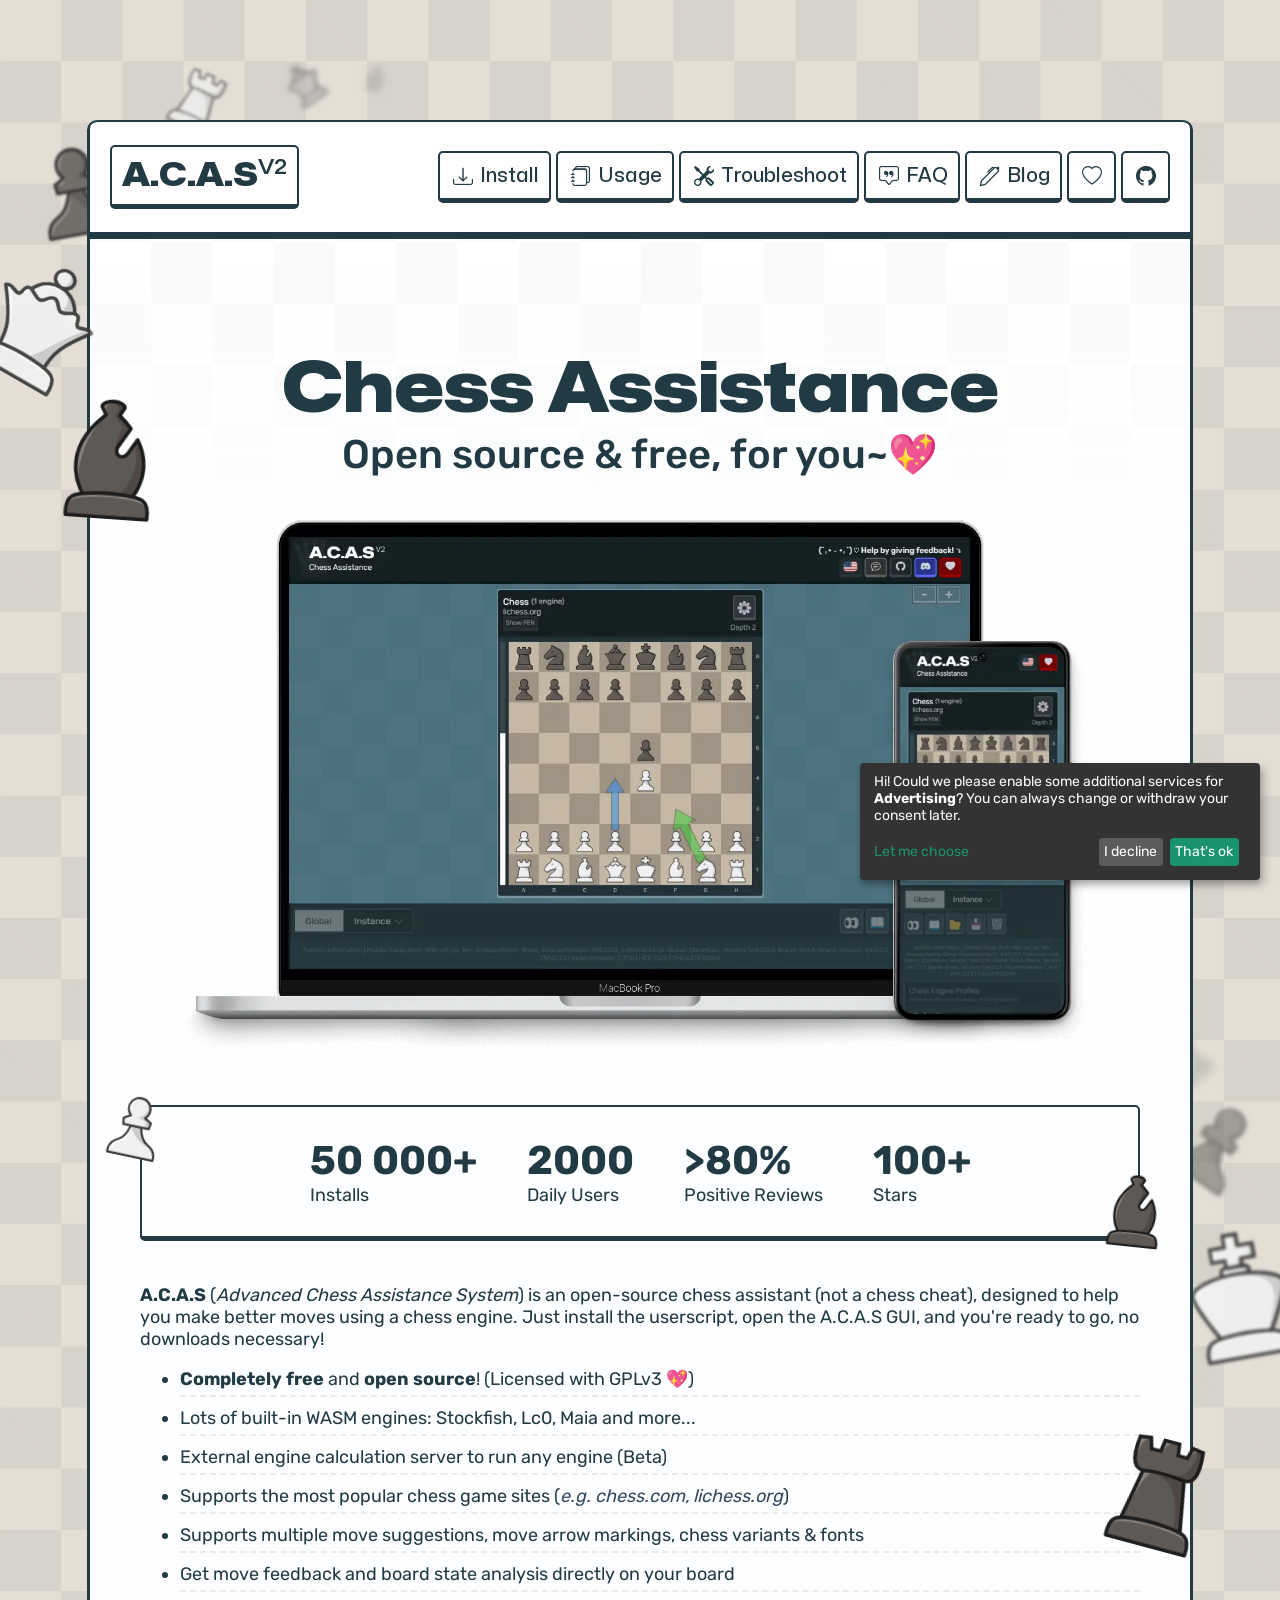
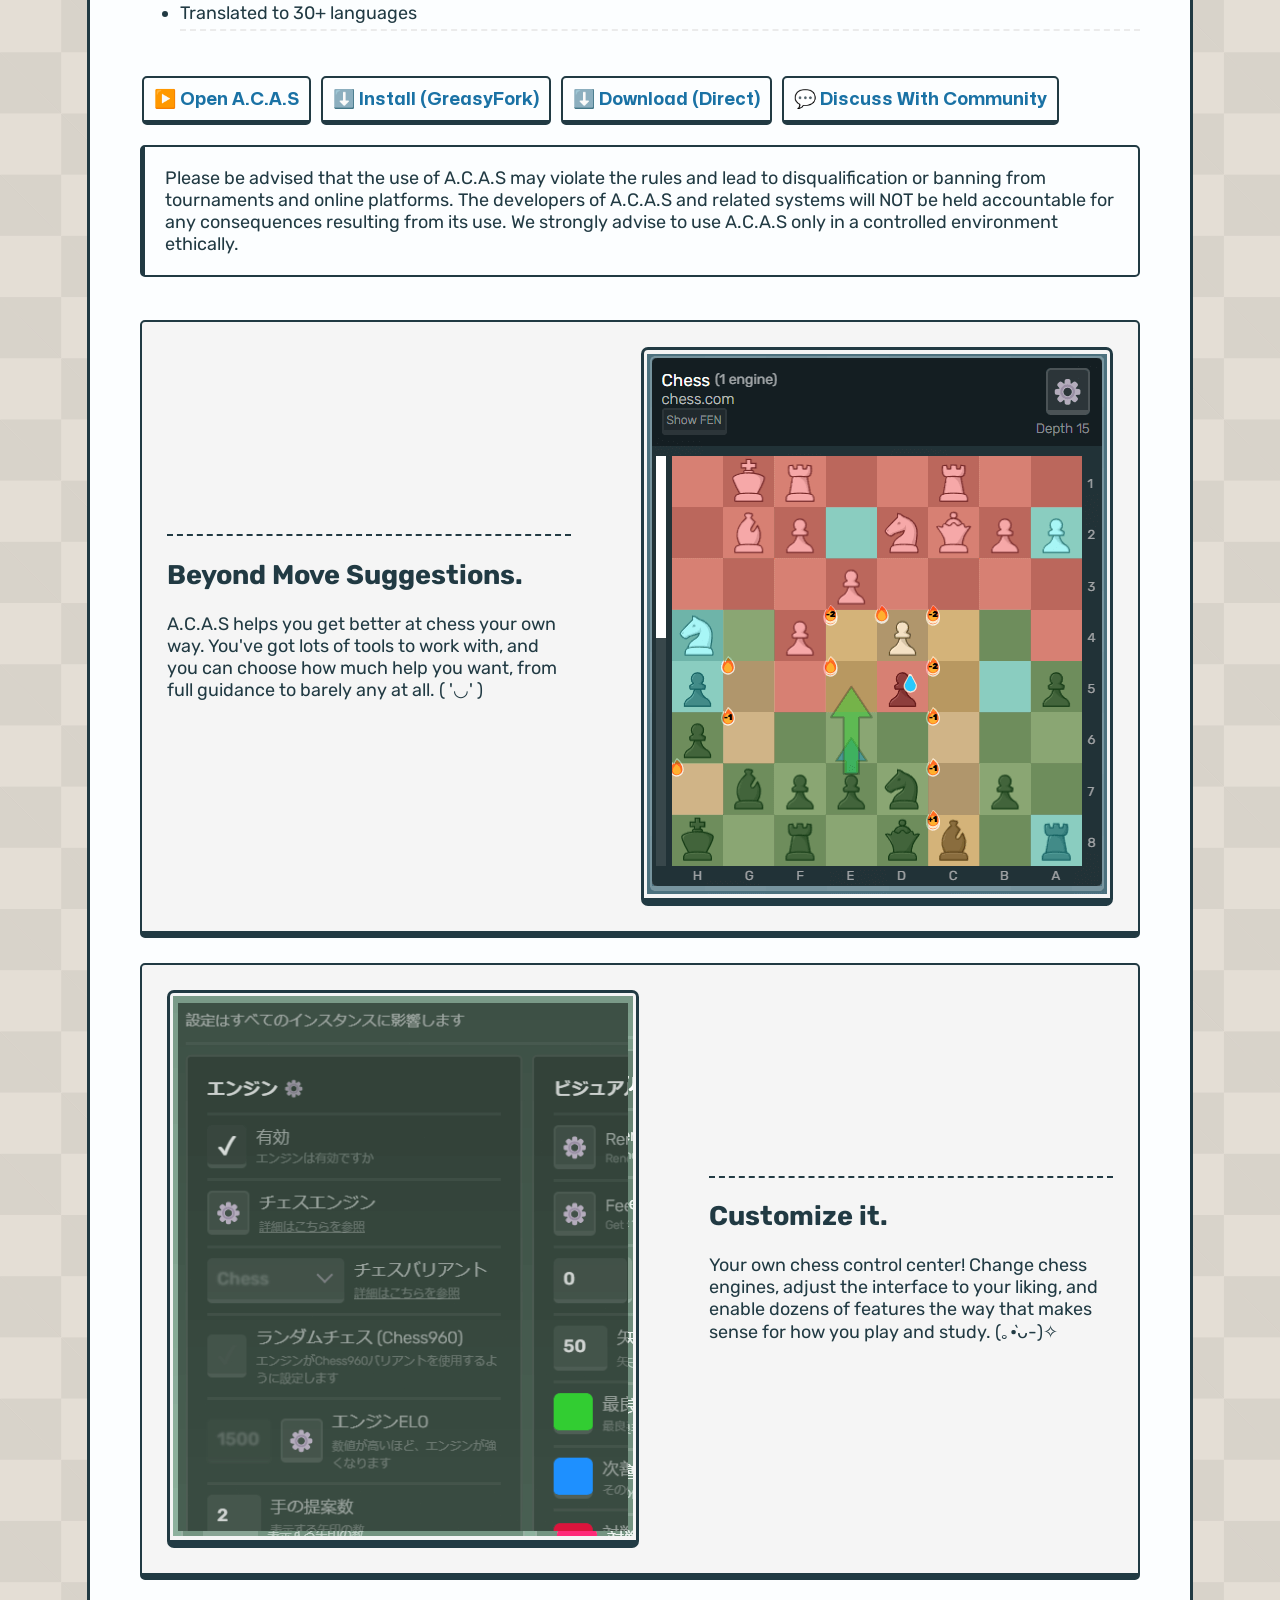
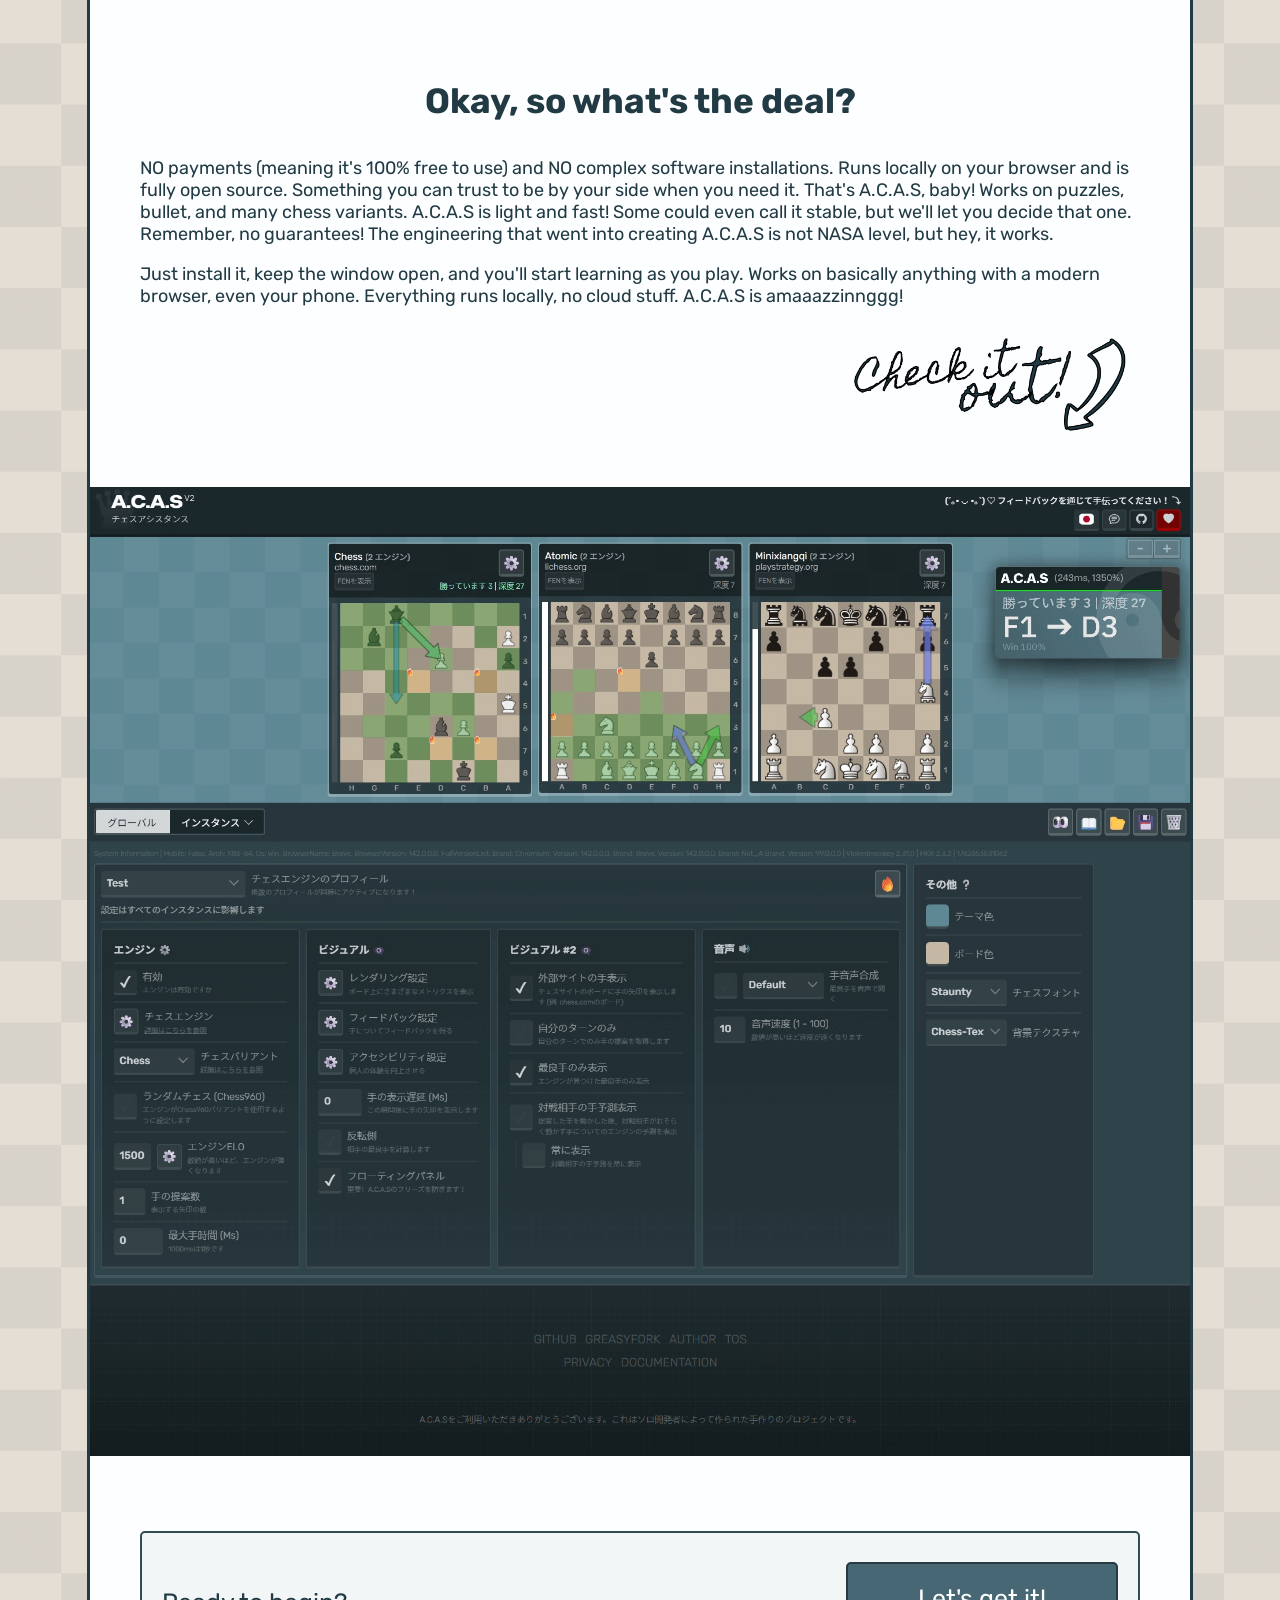
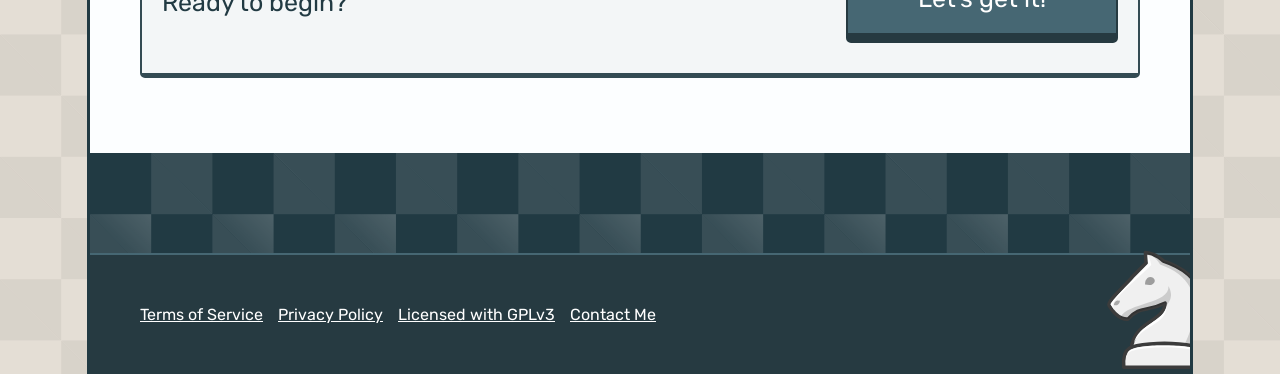
==== index.html @ cd8f99de "Initial commit" ====
<!DOCTYPE html>
<html>
<head>
    <title>A.C.A.S (Advanced Chess Assistance System)</title>
    <meta name="viewport" content="width=device-width, initial-scale=1.0">
    <meta charset="UTF-8">
    <meta name="description" content="A.C.A.S is a free, open‑source chess assistant and chess calculator. Get real‑time insights, chess analysis, and chess learning tools for Chess.com, Lichess, and more.">
    <meta name="keywords" content="chess assistance, gui, chess engine, chess calculator, chess analysis, chess learning, chess assistance, online chess tools, chess.com assistance, lichess.org assistance, pychess.org assistance">
    <meta property="og:title" content="A.C.A.S (Advanced Chess Assistance System)">
    <meta property="og:description" content="A.C.A.S is a free, open‑source chess assistant and chess calculator. Get real‑time insights, chess analysis, and chess learning tools for Chess.com, Lichess, and more.">
    <meta property="og:image" content="assets/images/mock.png">
    <link rel="preload" href="assets/fonts/Mona-Sans.woff2" as="font" type="font/woff2" crossorigin="anonymous">
    <link rel="preload" href="assets/fonts/Rubik.ttf" as="font" type="font/ttf" crossorigin="anonymous">
    <link rel="preload" href="assets/fonts/IBMPlexSans.ttf" as="font" type="font/ttf" crossorigin="anonymous">
    <link rel="preload" href="assets/images/mock.webp" as="image">
    <link rel="preconnect" href="https://www.googletagmanager.com">
    <link rel="preconnect" href="https://cdn.jsdelivr.net">
    <link rel="preconnect" href="https://pagead2.googlesyndication.com">
    <link rel="stylesheet" type="text/css" href="assets/css/home.css">
    <link rel="stylesheet" href="https://cdn.jsdelivr.net/npm/bootstrap-icons@1.10.5/font/bootstrap-icons.css"/>
    <link rel="icon" type="image/x-icon" href="favicon.ico">
    <link rel="canonical" href="https://psyyke.github.io">
    <meta property="og:type" content="website">
    <script type="text/javascript"src="assets/js/tag-manager.js"></script>
    <script async="" type="text/javascript" src="https://www.googletagmanager.com/gtm.js?id=GTM-5499BQ4B"></script>
    <script defer="" type="text/javascript" src="assets/libraries/klaro/config.js"></script>
    <script defer="" type="text/javascript" src="assets/libraries/klaro/klaro.js"></script>
    <script async="" src="https://pagead2.googlesyndication.com/pagead/js/adsbygoogle.js?client=ca-pub-7248123202489335" crossorigin="anonymous"></script>
</head>
<body>
    <noscript><iframe src="https://www.googletagmanager.com/ns.html?id=GTM-5499BQ4B" height="0" width="0" style="display:none;visibility:hidden"></iframe></noscript>
    <main>
        <header>
            <div><a href="" class="acas-logo-main fancy-btn">A.C.A.S<span>V2</span></a></div>
            <div>
                <a href="install/" aria-label="Install A.C.A.S" class="fancy-btn"><i class="bi bi-download"></i>Install</a>
                <a href="usage/" aria-label="How to use A.C.A.S" class="fancy-btn"><i class="bi bi-journals"></i>Usage</a>
                <a href="troubleshoot/" aria-label="Fixing A.C.A.S" class="fancy-btn"><i class="bi bi-tools"></i>Troubleshoot</a>
                <a href="faq/" aria-label="Frequently Asked Questions" class="fancy-btn"><i class="bi bi-chat-square-quote"></i>FAQ</a>
                <a href="blog/" aria-label="View A.C.A.S blog" class="fancy-btn"><i class="bi bi-pen"></i>Blog</a>
                <a href="contributing/" aria-label="Contribute to A.C.A.S" class="fancy-btn"><i class="bi bi-heart"></i></a>
                <a href="https://github.com/psyyke/A.C.A.S" target="_blank" class="github-corner fancy-btn" aria-label="View source on Github"><i class="bi bi-github"></i></a>
            </div>
        </header>
        <div class="content">
            <style>
            @keyframes floatyAnimation {
                0%   { transform: translateY(0) scale(1) rotate(var(--floaty-rotate, 0deg)); }
                15%  { transform: translateY(-10px) scale(1.03) rotate(var(--floaty-rotate, 2deg)); }
                60%  { transform: translateY(8px) scale(0.98) rotate(var(--floaty-rotate, -3deg)); }
                100% { transform: translateY(0) scale(1) rotate(var(--floaty-rotate, 0deg)); }
            }
            .floaty-piece {
                animation: floatyAnimation 5.5s ease-in-out infinite alternate; will-change: transform; position: absolute;
            }

            .floaty0 { --floaty-rotate: 7deg; animation-delay: 0.5s; transform: rotate(7deg); }

            .floaty2 { --floaty-rotate: 4deg; animation-delay: 0s; left: -100px; width: 240px; top: 100px; transform: rotate(4deg); }
            .floaty3 { --floaty-rotate: 30deg; animation-delay: 0.5s; left: -135px; width: 170px; top: 0; filter: blur(0.7px); opacity: 0.95; transform: rotate(30deg); z-index: 0; }
            .floaty6 { --floaty-rotate: -10deg; animation-delay: 1s; left: -80px; width: 130px; top: -120px; transform: rotate(-10deg); opacity: 0.85; filter: blur(1.2px); z-index: -1; }
            .floaty7 { --floaty-rotate: 25deg; animation-delay: 1.5s; left: 70px; width: 80px; top: -180px; transform: rotate(25deg); opacity: 0.7; filter: blur(1.8px); z-index: -1; }
            .floaty8 { --floaty-rotate: -35deg; animation-delay: 2s; left: 190px; width: 50px; top: -180px; transform: rotate(-35deg); opacity: 0.4; filter: blur(2.5px); z-index: -1; }
            .floaty9 { --floaty-rotate: 15deg; animation-delay: 2.5s; left: 270px; width: 30px; top: -175px; transform: rotate(15deg); opacity: 0.2; filter: blur(3px); z-index: -1; }

            .floaty5 { --floaty-rotate: 15deg; animation-delay: 0s; right: -120px; width: 300px; top: 1100px; transform: rotate(15deg); }
            .floaty1 { --floaty-rotate: -10deg; animation-delay: 0.5s; right: -150px; width: 200px; top: 960px; opacity: 0.95; filter: blur(1.5px); transform: rotate(-10deg); z-index: -1; }
            .floaty4 { --floaty-rotate: 35deg; animation-delay: 1.2s; right: -90px; width: 120px; top: 840px; filter: blur(2px); opacity: 0.5; transform: rotate(35deg); z-index: -1; }
            .floaty10 { --floaty-rotate: -40deg; animation-delay: 2s; right: -25px; width: 60px; top: 790px; filter: blur(4px) brightness(0.8); opacity: 0.5; transform: rotate(-40deg); z-index: -1; }
            </style>
            <img class="floaty-piece floaty-no-mobile floaty1" src="assets/images/pieces/staunty/wK.svg"/>
            <img class="floaty-piece floaty-no-mobile floaty2" src="assets/images/pieces/staunty/bB.svg">
            <img class="floaty-piece floaty-no-mobile floaty3" src="assets/images/pieces/staunty/wQ.svg"/>
            <img class="floaty-piece floaty-no-mobile floaty4" src="assets/images/pieces/staunty/bP.svg"/>
            <img class="floaty-piece floaty-no-mobile floaty5" src="assets/images/pieces/staunty/bR.svg">
            <img class="floaty-piece floaty-no-mobile floaty6" src="assets/images/pieces/staunty/bP.svg"/>
            <img class="floaty-piece floaty-no-mobile floaty7" src="assets/images/pieces/staunty/wR.svg"/>
            <img class="floaty-piece floaty-no-mobile floaty9" src="assets/images/pieces/staunty/bK.svg"/>
            <img class="floaty-piece floaty-no-mobile floaty8" src="assets/images/pieces/staunty/bQ.svg"/>
            <img class="floaty-piece floaty-no-mobile floaty8" src="assets/images/pieces/staunty/wQ.svg"/>
            <img class="floaty-piece floaty-no-mobile floaty10" src="assets/images/pieces/staunty/wR.svg"/>
             <!-- PAGE CONTENT -->
            <article class="markdown-section" id="main">
                <section class="main-first-section">
                    <h1 class="large-intro"><span>Chess</span> Assistance</h1>
                    <div class="large-intro-mobile">A.C.A.S</div>
                    <h2 class="large-intro-desc">Open source & free, for you~💖</h2>
                    <img class="mock-img" src="assets/images/mock.webp" alt="A mockup image of the A.C.A.S software.">
                </section>
                <section class="stats-container bordered">
                    <img style="left: -50px;width: 90px;top: -30px;transform: rotate(12deg);" class="floaty-piece" src="assets/images/pieces/staunty/wP.svg"/>
                    <div>
                        <div><h2>50 000+</h2><span>Installs</span></div>
                        <div><h2>2000</h2><span>Daily Users</span></div>
                        <div><h2>&gt;80%</h2><span>Positive Reviews</span></div>
                        <div><h2>100+</h2><span>Stars</span></div>
                    </div>
                    <img style="right: -42px;width: 90px;bottom: -20px;transform: rotate(6deg);" class="floaty-piece floaty0" src="assets/images/pieces/staunty/bB.svg"/>
                </section>
                <section>
                    <p><b>A.C.A.S</b> (<i>Advanced Chess Assistance System</i>) is an open-source chess assistant (not a chess cheat), designed to help you make better moves using a chess engine. Just install the userscript, open the A.C.A.S GUI, and you're ready to go, no downloads necessary!</p>
                    <ul>
                        <li><strong>Completely free</strong> and <strong>open source</strong>! (Licensed with GPLv3 💖)</li>
                        <li>Lots of built-in WASM engines: Stockfish, Lc0, Maia and more...</li>
                        <li>External engine calculation server to run any engine (Beta)</li>
                        <li>Supports the most popular chess game sites (<em>e.g. chess.com, lichess.org</em>)</li>
                        <li>Supports multiple move suggestions, move arrow markings, chess variants &amp; fonts</li>
                        <li>Get move feedback and board state analysis directly on your board</li>
                        <li>Translated to 30+ languages</li>
                    </ul>
                </section>
                <section>
                    <table>
                        <thead>
                            <tr>
                                <th class="bordered tweaking"><a href="app/">▶️ Open A.C.A.S</a></th>
                                <th class="bordered fancy-btn"><a href="https://greasyfork.org/en/scripts/459137-a-c-a-s-advanced-chess-assistance-system" target="_blank" rel="noopener">⬇️ Install (GreasyFork)</a></th>
                                <th class="bordered fancy-btn"><a href="acas.user.js">⬇️ Download (Direct)</a></th>
                                <th class="bordered fancy-btn"><a href="https://github.com/Psyyke/A.C.A.S/issues" target="_blank" rel="noopener">💬 Discuss With Community</a></th>
                            </tr>
                        </thead>
                    </table>
                    <p class="tip">Please be advised that the use of A.C.A.S may violate the rules and lead to disqualification or banning from tournaments and online platforms. The developers of A.C.A.S and related systems will NOT be held accountable for any consequences resulting from its use. We strongly advise to use A.C.A.S only in a controlled environment ethically.</p>
                </section>
                <section>
                    <div class="showcase">
                        <div>
                            <h2>Beyond Move Suggestions.</h2>
                            <p>A.C.A.S helps you get better at chess your own way. You've got lots of tools to work with, and you can choose how much help you want, from full guidance to barely any at all. ( '◡' )</p>
                        </div>
                        <img loading="lazy" src="assets/images/homeshowcase.png" alt="A.C.A.S can render stuff right on the chessboard."/>
                    </div>
                </section>
                <section>
                    <div class="showcase showcase-2">
                        <img loading="lazy" src="assets/images/homeshowcase2.png" alt="Settings for changing the engine and such. A.C.A.S offers great customization."/>
                        <div>
                            <h2>Customize it.</h2>
                            <p>Your own chess control center! Change chess engines, adjust the interface to your liking, and enable dozens of features the way that makes sense for how you play and study. (｡•̀ᴗ-)✧</p>
                        </div>
                    </div>
                </section>
                <section>
                    <h2 id="hindsight-is-overrated">Okay, so what's the deal?</h2>
                    <p>NO payments (meaning it's 100% free to use) and NO complex software installations. Runs locally on your browser and is fully open source. Something you can trust to be by your side when you need it. That's A.C.A.S, baby! Works on puzzles, bullet, and many chess variants. A.C.A.S is light and fast! Some could even call it stable, but we'll let you decide that one. Remember, no guarantees! The engineering that went into creating A.C.A.S is not NASA level, but hey, it works.</p>
                    <p>Just install it, keep the window open, and you'll start learning as you play. Works on basically anything with a modern browser, even your phone. Everything runs locally, no cloud stuff. A.C.A.S is amaaazzinnggg!</p>
                    <div class="checkitout-container"><img src="assets/images/checkit.png" alt="Check it out" style="width:300px;height:112.3px;" loading="lazy"></div>
                </section>                  
                <section>
                </section>
                <img src="assets/images/full.png" alt="A.C.A.S full showcase" style="width:100%;display:block;max-width: 100%;border-radius:0;min-height:700px;object-fit: cover;" loading="lazy">
                <section>
                    <p class="install-suggestion">Ready to begin? <a href="install/" class="install-button fancy-btn">Let's get it!</a></p>
                </section>
            </article>
            <!-- PAGE CONTENT ENDS -->
        </div>
        <footer>
            <img style="right: -70px;bottom: -35px;width: 200px;" class="floaty-piece floaty-footer" src="assets/images/pieces/staunty/wN.svg"/>
            <section><a href="tos/">Terms of Service</a><a href="privacy/">Privacy Policy</a><a href="https://www.gnu.org/licenses/gpl-3.0.en.html">Licensed with GPLv3</a><a href="https://github.com/Hakorr">Contact Me</a></section>
        </footer>
    </main>
    <script async="" src="assets/js/site-additional-content.js"></script>
    <script async="" src="https://pagead2.googlesyndication.com/pagead/js/adsbygoogle.js?client=ca-pub-7248123202489335" crossorigin="anonymous"></script>
</body>
</html>
---- assets/css/home.css ----
@font-face {
	font-family: "Mona Sans";
	src: url("../../assets/fonts/Mona-Sans.woff2") format("woff2 supports variations"), url("../../assets/fonts/Mona-Sans.woff2") format("woff2-variations");
	font-weight: 200 900;
	font-stretch: 75% 125%;
	unicode-range: U+0000-00FF, U+0100-024F;
}
@font-face {
    font-family: "Rubik";
    src: url("../../assets/fonts/Rubik.ttf") format("truetype");
    font-weight: 200 900;
    font-stretch: 75% 125%;
	unicode-range: U+0000-00FF, U+0100-024F;
}
@font-face {
    font-family: "IBM Plex Sans";
    src: url("../../assets/fonts/IBMPlexSans.ttf") format("truetype");
    font-weight: 200 900;
    font-stretch: 75% 125%;
}
html {
    overflow-x: hidden;
}
body {
	font-family: "Rubik", "IBM Plex Sans", "Mona Sans", sans-serif;
    margin: 0;
    color: #213a43;
    background-color: white;
    display: flex;
    align-content: center;
    justify-content: center;
    flex-direction: column;
    align-items: center;
}
#wrapper {
    margin: 125px 25px 125px 25px;
    display: flex;
    flex-direction: column;
    max-width: 600px;
}
#wiki-wrapper {
    margin: 125px 25px 0px 25px;
    display: flex;
    flex-direction: column;
    align-items: center;
}
.big-title {
    font-size: 35px;
    font-weight: 800;
    font-stretch: ultra-expanded;
    align-self: center;
    text-align: center;
    text-transform: uppercase;
    margin-bottom: 30px;
}
.small-paragraph {
    font-size: 15px;
    font-weight: 400;
    margin: 10px 0 10px 0;
}
.paragraph {
    font-size: 20px;
    font-weight: 400;
    margin: 10px 0 10px 0;
    max-width: 1000px;
}
.center-text {
    text-align: center;
}
.greyed {
    color: #bababa;
}
.slim {
    font-weight: 300;
}
.extra-slim {
    font-weight: 200;
}
.gradient-text {
    text-shadow: 0px 3px 0px #213a43;
}
#product-container {
	display: none;
    padding: 20px;
    background-color: #f1f1f1;
    border: 1px solid grey;
    border-radius: 5px;
    margin-top: 20px;
    margin-bottom: 20px;
}
.product {
    display: flex;
    flex-direction: column;
    gap: 10px;
    border-radius: 5px;
    border: 1px solid #213a43;
    margin-bottom: 25px;
    padding: 10px;
    background-color: #ffffff;
    border-bottom-width: 5px;
    border-right-width: 3px;
    color: #213a43;
}
.product .container {
    display: flex;
    flex-direction: row;
    gap: 25px;
}
.product .right {
    display: flex;
    flex-direction: column;
    gap: 10px;
}
.product .image {
    border-radius: 5px;
    border: 3px solid #213a43;
    border-bottom-width: 6px;
    border-right-width: 4px;
}
.product .title {
    font-size: 20px;
    font-weight: 700;
    font-stretch: ultra-expanded;
    padding: 15px;
    border-bottom: 3px solid;
    display: flex;
    flex-direction: row;
    flex-wrap: wrap;
    gap: 3px;
}
.product .description {
    font-weight: 600;
    font-style: italic;
}
.product .action-btn {
    background-color: white;
    width: fit-content;
    padding: 10px;
    border-radius: 5px;
    font-weight: 800;
    font-stretch: extra-expanded;
    text-decoration: none;
    color: #213a43;
    border: 2px solid #213a43;
    border-bottom-width: 5px;
    border-right-width: 3px;
}
.product .disclaimer {
	border-left: 2px solid #693f42;
    padding-left: 10px;
    color: #3b2527;
    padding: 10px;
    font-weight: 400;
}
.product .discount {
    color: #d95864;
    text-shadow: 0px 2px 0px #751414;
}
.product .originalPrice {
	text-decoration: line-through;
    font-weight: 300;
}
.product .price {
	font-weight: 600;
}

.get-deal-btn {
    background-color: white;
    height: fit-content;
    font-size: 20px;
    padding: 10px;
    border-radius: 5px;
    text-decoration: none;
    color: #ffffff;
    font-weight: 700;
    border: 2px solid rgb(66 127 59);
    border-bottom-width: 5px;
    margin-top: 10px;
    margin-bottom: 20px;
    background-color: #2799209e;
    display: flex;
    justify-content: center;
}

#wiki-section {
    margin: 20px;
    text-align: center;
}
.animation-container {
    display: flex;
    justify-content: center;
    align-items: center;
    width: 90vw;
    height: 100%;
    max-width: 1200px;
    overflow: hidden;
}
#lottie-animation {
    height: 600px;
}
.data-transfer {
    margin-top: 20px;
    font-size: 18px;
    opacity: 0;
    animation: fadeIn 1s forwards;
}
@keyframes fadeIn {
    to {
        opacity: 1;
    }
}
.tweaking {
    animation: tweak 3s infinite ease-in-out;
}
@keyframes tweak {
    0%   { transform: rotate(0deg) scale(1); }
    5%   { transform: rotate(-2deg) scale(1.02); }
    10%  { transform: rotate(3deg) scale(1.03); }
    15%  { transform: rotate(-1deg) scale(1.02); background-color: rgba(179, 227, 255, 0.25); }
    20%  { transform: rotate(1deg) scale(1.01); }
    25%  { transform: rotate(0deg) scale(1); }
    100% { transform: rotate(0deg) scale(1); } 
}
.markdown-section-sub {
    padding: 50px 100px 50px 100px !important;
}
.markdown-section blockquote, .markdown-section code {
    color: #4f6881;
}
.markdown-section a {
    color: rgb(26 114 165);
}
.markdown-section em {
    color: #34495e;
}
.tip {
    border-left: 5px solid #213a43;
    padding-left: 10px;
    padding: 20px;
    border-radius: 5px;
    border: 2px solid #213a43;
    border-left: 5px solid #213a43;
}
.tip.warning {
    border-color: darkred;
    color: darkred;
    background-color: rgb(255 0 0 / 2%);
}
h1 {
    padding: 20px;
    font-stretch: expanded;
    align-items: flex-start;
    font-stretch: ultra-expanded;
    font-weight: 900;
    font-family: "Mona Sans";
    font-size: 35px;
    margin: 0;
    margin-bottom: 10px;
    padding-left: 0;
}
h1 span {
    align-items: flex-start;
    font-stretch: ultra-expanded;
    font-weight: 800;
    font-family: "Mona Sans";
}
img {
    border-radius: 7px;
    max-width: 99%;
    object-fit: scale-down;
    object-position: center;
}
.bi {
    width: 25px;
    height: 25px;
    display: flex;
    justify-content: center;
    align-items: center;
}
.sidebar-toggle {
    width: 75px !important;
    height: 75px;
    display: flex;
    justify-content: center;
    background-color: rgb(255 255 255 / 90%);
    align-items: center;
    border-radius: 0 25px 0 0;
    padding: 0;
}
.sidebar-toggle span {
    margin-bottom: 4px;
    border-radius: 20px;
    width: 30px;
    height: 3px;
}
.sidebar ul li a {
    align-items: flex-start;
    font-stretch: ultra-expanded;
    font-family: "Mona Sans";
    font-size: 20px;
}
.sidebar ul li.active>a {
    font-weight: 900;
    background-color: #213a4303;
}
.anchor span {
    color: var(--theme-color);
}
a {
    color: var(--theme-color);
}
.search {
    margin-bottom: 0px !important;
}
input {
    align-items: flex-start;
    font-stretch: ultra-expanded;
    font-family: "Mona Sans";
    font-size: 15px;
}
main {
    font-size: 16px;
    max-width: 1100px;
    font-size: 18px;
    width: 100%;
    border-left: 7px solid var(--theme-color);
    background-color: #ffffff;
    background-image:
      linear-gradient(45deg, rgba(0, 0, 0, 0.02) 25%, transparent 25%, transparent 75%, rgba(0, 0, 0, 0.02) 75%, rgba(0, 0, 0, 0.02)),
      linear-gradient(45deg, rgba(0, 0, 0, 0.02) 25%, transparent 25%, transparent 75%, rgba(0, 0, 0, 0.02) 75%, rgba(0, 0, 0, 0.02));
    background-size: 122.4px 122.4px;
    background-position: 0 0, 61.2px 61.2px;
    margin-top: 120px;
    border-radius: 10px 10px 0 0;
}
body {
    background-color: #c5b8a575;
    background-image: linear-gradient(45deg, rgba(0, 0, 0, 0.05) 25%, transparent 25%, transparent 75%, rgba(0, 0, 0, 0.05) 75%, rgba(0, 0, 0, 0.05)), linear-gradient(45deg, rgba(0, 0, 0, 0.05) 25%, transparent 25%, transparent 75%, rgba(0, 0, 0, 0.05) 75%, rgba(0, 0, 0, 0.05));
    background-size: 122.4px 122.4px;
    background-position: 0 0, 61.2px 61.2px;
}
.markdown-section {
    background: linear-gradient(to bottom, transparent 20px, #fcfeff 300px);
}
.markdown-section section {
    margin: 0 50px;
}
.markdown-section section:first-of-type {
    margin: 70px 50px 0;
}
.markdown-section section:last-of-type {
    padding-bottom: 50px;
}
.sidebar ul li.active>a {
    border-right: 3px solid;
}
ins.adsbygoogle[data-ad-status="unfilled"] {
    display: none !important;
}
main {
    border-left: 3px solid #213a43;
    border-right: 3px solid #213a43;
}
.acas-logo-main {
    font-size: 32px;
    display: flex;
    font-weight: 900;
    font-stretch: expanded;
    font-family: "Mona Sans";
    text-decoration: none;
}
.acas-logo-main span {
    font-size: 0.6em;
    font-weight: 600;
}
.fancy-btn:hover {
    background-color: rgb(0 0 0 / 5%);
}
.fancy-btn:active {
    border: 2px solid black;
    transform: translateY(3px);
}
header {
    background-color: #ffffff;
    color: #213a43;
    padding: 20px;
    border-bottom: 7px solid #213a43;
    border-top: 2px solid #213a43;
    display: flex;
    flex-direction: row;
    justify-content: space-between;
    align-items: center;
    height: 70px;
    border-radius: 8px 8px 0 0;
}
.large-intro {
    font-size: 70px;
    font-weight: 900;
    font-stretch: ultra-expanded;
    text-align: center;
    align-items: center;
    padding: 40px;
    color: #213a43;
    margin-bottom: 0;
    padding-bottom: 0;
}
.large-intro-mobile {
    font-size: 20vw;
    font-weight: 900;
    font-stretch: expanded;
    color: #213a43;
    text-align: center;
    display: flex;
    flex-direction: column;
    align-items: center;
    margin-bottom: 30px;
    margin-bottom: 0;
    font-family: 'Mona Sans';
    display: none;
    position: relative;
    margin-top: 60px;
}
.large-intro-mobile::after {
    content: '';
    position: absolute;
    top: 0;
    left: -75%;
    width: 50%;
    height: 100%;
    background: linear-gradient(
        120deg,
        rgba(255, 255, 255, 0) 0%,
        rgba(255, 255, 255, 0.6) 50%,
        rgba(255, 255, 255, 0) 100%
    );
    transform: skewX(-20deg);
    animation: glareMove 3s infinite;
}
@keyframes glareMove {
    0% {
        left: -75%;
    }
    100% {
        left: 125%;
    }
}
.large-intro-desc {
    font-size: 40px;
    font-weight: 500;
    font-stretch: normal;
    text-align: center;
    font-family: "Rubik";
    margin-top: 0;
    padding-top: 0;
    font-stretch: ultra-expanded;
}
.large-intro span {
    font-weight: 900;
}
header a {
    font-size: 20px;
    padding: 10px;
    border-radius: 5px;
    border: 2px solid #213a43;
    border-bottom-width: 5px;
    text-decoration: none;
}
.bordered {
    border: 2px solid #213a43;
    border-bottom-width: 5px;
    border-radius: 5px;
    padding: 10px;
}
.stats-container {
    padding: 30px;
    display: flex;
    justify-content: center;
    position: relative;
}
.stats-container div {
    display: flex;
    width: fit-content;
    height: fit-content;
    flex-direction: row;
    flex-wrap: wrap;
    align-items: center;
    gap: 50px;
    justify-content: space-around;
}
.stats-container div div {
    display: flex;
    align-items: flex-start;
    flex-direction: column;
    gap: 0;
}
.stats-container h2 {
    font-size: 40px;
    margin: 0;
}
footer {
    background-color: #213a43;
    padding: 30px 0 0;
    font-size: 30px;
    color: white;
    display: flex;
    justify-content: center;
    background-image: linear-gradient(45deg, rgb(255 255 255 / 10%) 25%, transparent 25%, transparent 75%, rgb(255 255 255 / 10%) 75%, rgb(255 255 255 / 10%)), linear-gradient(45deg, rgb(255 255 255 / 10%) 25%, transparent 25%, transparent 75%, rgb(255 255 255 / 10%) 75%, rgb(255 255 255 / 20%));
    background-size: 122.4px 122.4px;
    background-position: 0 0, 61.2px 61.2px;
    position: relative;
    overflow-x: hidden;
    overflow-y: hidden;
    padding-top: 100px;
}
dt {
    border-bottom: 1px solid grey;
}
dd {
    margin-bottom: 20px;
    border-left: 1px solid grey;
    padding-left: 10px;
}
footer section {
    background-color: #263a41;
    width: 100%;
    height: 100%;
    padding: 50px;
    border-top: 2px solid #466773;
    font-size: 16px;
    display: flex;
    gap: 15px;
    flex-wrap: wrap;
}
header a:has(.bi) {
    display: flex;
    gap: 5px;
    width: fit-content;
    align-items: center;
    justify-content: center;
    font-family: "Mona Sans";
    font-weight: 500;
}
header div:nth-of-type(2) {
    display: flex;
    gap: 5px;
}
th a {
    text-decoration: none;
}
tr {
    display: flex;
    gap: 10px;
    font-family: "Mona Sans";
}
article {
    display: flex;
    flex-direction: column;
    gap: 25px;
    position: relative;
}
.content {
    position: relative;
}
.floaty-piece {
    width: 80px;
    position: absolute;
    z-index: 2;
    pointer-events: none;
}
.showcase {
    display: flex;
    gap: 70px;
    align-items: center;
    background-color: #f5f5f5;
    padding: 25px;
    border: 2px solid;
    border-radius: 5px;
    border-bottom-width: 7px;
}
.showcase div:first-of-type {
    width: 100%;
    border-top: 2px dashed #213a43;
}
.showcase img {
    border: 3px solid #213a43;
    border-bottom-width: 8px;
    min-width: 466px;
    min-height: 500px;
}
.install-suggestion {
    font-size: 25px;
    background-color: #213a430a;
    margin: 50px 0 25px;
    padding: 20px;
    display: flex;
    gap: 10px;
    border: 2px solid #334b53;
    border-bottom: 5px solid #334b53;
    justify-content: space-between;
    border-radius: 5px;
    align-items: center;
    flex-wrap: wrap;
    min-height: 100px;
}
.install-button {
    background-color: rgb(70 103 115) !important;
    color: white !important;
    text-decoration: none;
    border-radius: 5px;
    padding: 20px 70px;
    border: 2px solid rgb(38 58 65);
    border-bottom: 10px solid rgb(38 58 65);
}
.mock-img {
    min-width: 490px;
    min-height: 490px;
}
li {
    margin-bottom: 10px;
    border-bottom: 2px dashed #cacaca;
    padding-bottom: 5px;
}
ul li {
    border-bottom: 2px dashed #ebebeb;
}
ul {
    margin-top: 10px;
}
.img-container {
    width: 100%;
    height: 150px;
    display: flex;
    align-items: center;
}
.markdown-section-sub section h3 {
    margin-top: 50px;
}
.markdown-section-sub section h2 {
    margin-top: 80px;
    border-bottom: 2px solid #dfdfdf;
    padding: 15px 0;
}
.blog-post h2 {
    margin-top: 0 !important;
}
@media (max-width: 920px) {
    header {
        flex-direction: row;
        justify-content: space-between;
        align-items: center;
        gap: 20px;
        overflow-x: auto;
    }
    .showcase {
        flex-direction: column;
        gap: 10px;
    }
    .showcase-2 {
        flex-direction: column-reverse;
    }
}
@media (max-width: 768px), (hover: none) and (pointer: coarse) {
    main {
        margin-top: 0px !important;
    }
    header {
        flex-direction: row;
        justify-content: space-between;
        align-items: center;
        gap: 20px;
        overflow-x: auto;
        border-radius: 0;
    }
    footer section {
        display: flex;
        justify-content: center;
        align-items: center;
        font-size: 16px;
    }
    .markdown-section section:first-of-type {
        margin: 10px 20px 0;
    }
    .markdown-section section:nth-of-type(2) {
        margin: 50px 20px 0;
    }
    .main-first-section {
        display: flex;
        flex-direction: column;
        align-items: center;
    }
    .floaty-footer {
        display: none;
    }
    .markdown-section blockquote {
        margin: 0;
    }
    #lottie-animation {
        display: none;
    }
    .large-intro {
        display: none;
    }
    .large-intro-mobile {
        display: block;
    }
    .large-intro-desc {
        font-size: 8vw;
        max-width: 80vw;
        text-align: center;
    }
    h1 {
        border-bottom: unset;
    }
    .markdown-section {
        border-left: 0px !important;
    }
    .markdown-section section {
        margin: 0 20px;
    }
    html, body {
        overflow-x: hidden;
        width: 100%;
    }
    body {
        background-image: unset;
        background-color: #ffffff;
    }
    table {
        width: 100%;
    }
    tr {
        display: flex;
        flex-direction: column;
        gap: 20px;
    }
    .floaty-no-mobile {
        display: none;    
    }
    .mock-img {
        min-width: 100vw;
        min-height: 50%;
    }
    .showcase img {
        min-width: 200px;
        min-height: 200px;
    }
    .acas-logo-main {
        font-size: 24px;
    }
    header a {
        font-size: 20px;
        font-weight: 500;
    }
    header {
        padding: 20px 20px 2px 20px;
    }
    header a:has(.bi) {
        height: fit-content;
    }
    .floaty-mobile-fix {
        left: -110px !important;
        top: 20px !important;
    }
    .floaty-subpage {
        display: none;
    }
    .markdown-section-sub {
        padding: 0 !important;
    }
    .install-suggestion {
        flex-direction: column;
        min-height: 140px;
    }
}
#hindsight-is-overrated {
    font-size: 35px;
    margin: 75px 0 35px;
    text-align: center;
}
.checkitout-container {
    display: flex;
    justify-content: flex-end;
}
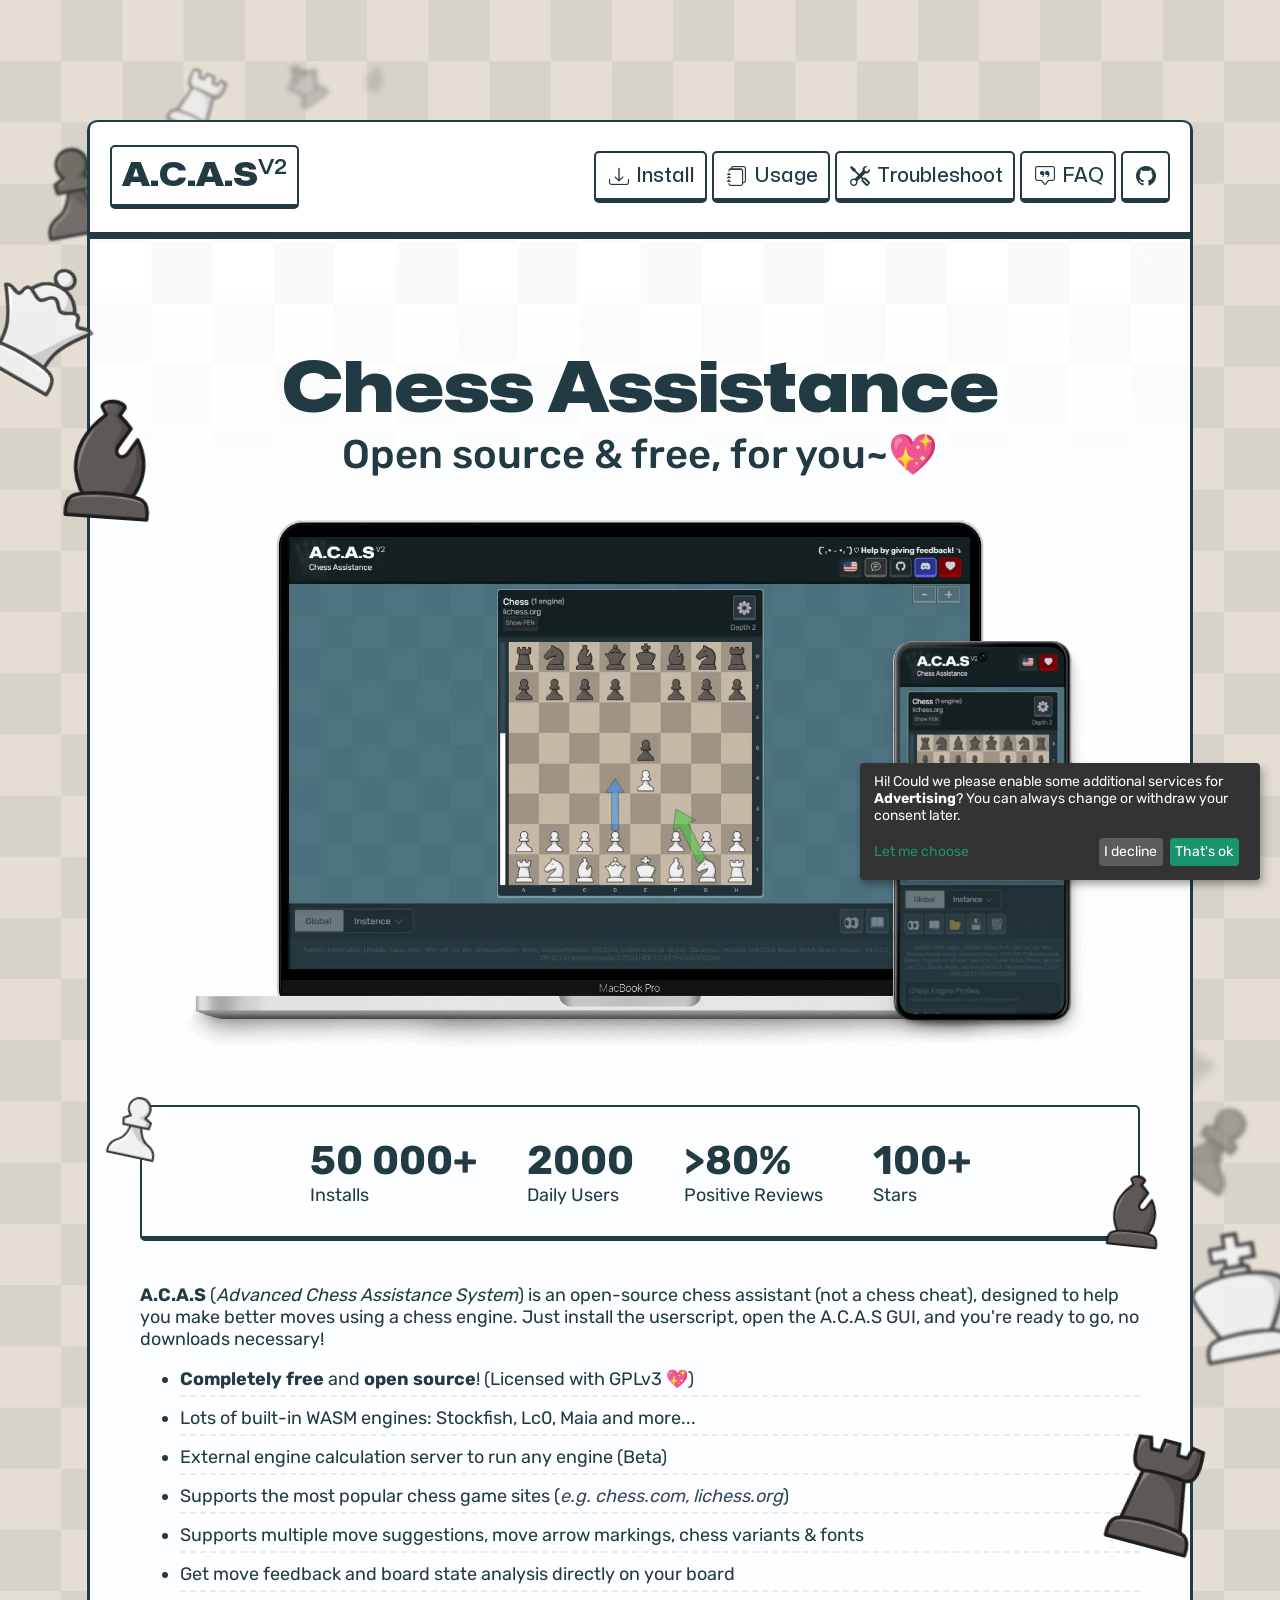
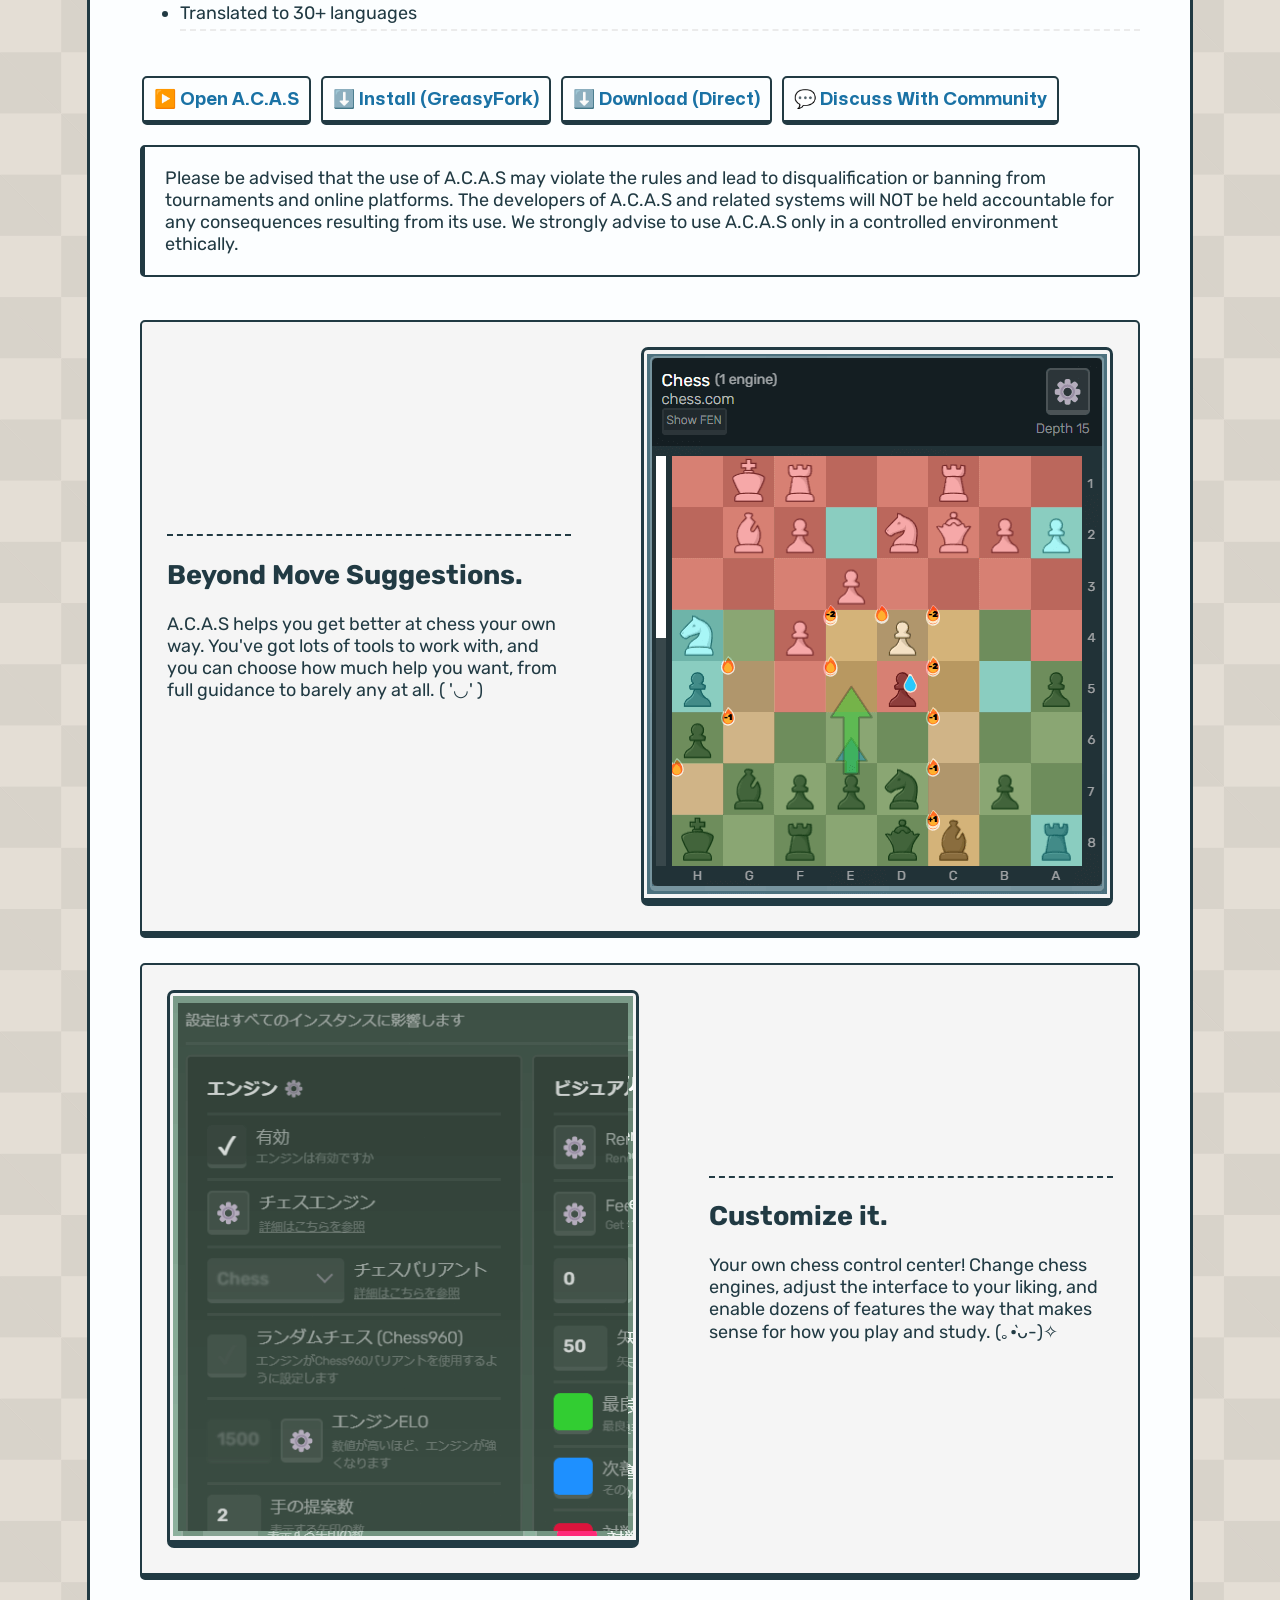
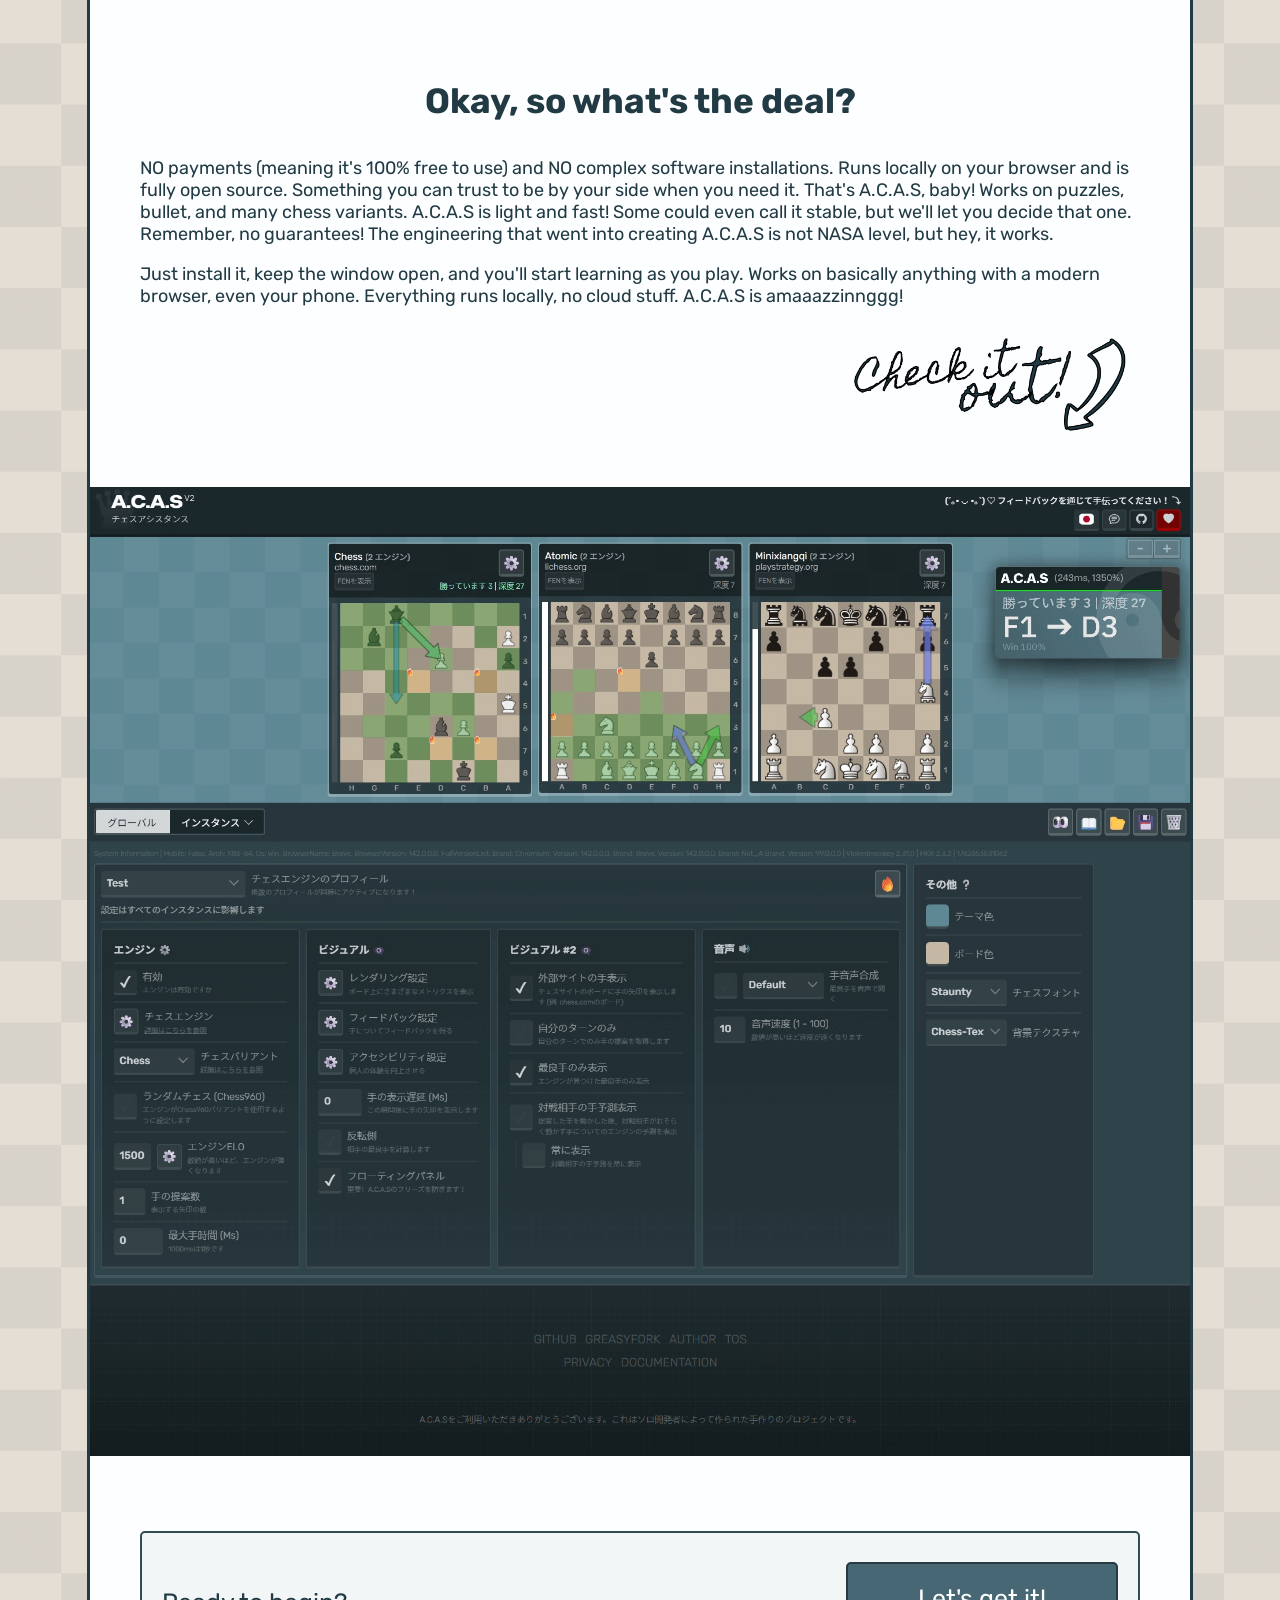
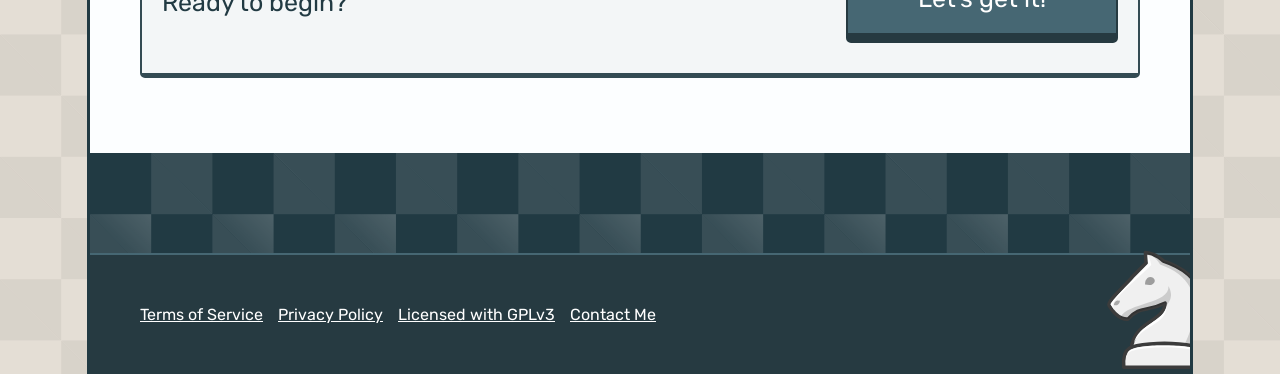
==== commit 207d575a: "style: swap import/export icons, add close cross, replace Psyyke references with quantavil, and dele" ====
--- a/index.html
+++ b/index.html
@@ -19,7 +19,7 @@
     <link rel="stylesheet" type="text/css" href="assets/css/home.css">
     <link rel="stylesheet" href="https://cdn.jsdelivr.net/npm/bootstrap-icons@1.10.5/font/bootstrap-icons.css"/>
     <link rel="icon" type="image/x-icon" href="favicon.ico">
-    <link rel="canonical" href="https://psyyke.github.io">
+    <link rel="canonical" href="https://quantavil.github.io">
     <meta property="og:type" content="website">
     <script type="text/javascript"src="assets/js/tag-manager.js"></script>
     <script async="" type="text/javascript" src="https://www.googletagmanager.com/gtm.js?id=GTM-5499BQ4B"></script>
@@ -37,9 +37,7 @@
                 <a href="usage/" aria-label="How to use A.C.A.S" class="fancy-btn"><i class="bi bi-journals"></i>Usage</a>
                 <a href="troubleshoot/" aria-label="Fixing A.C.A.S" class="fancy-btn"><i class="bi bi-tools"></i>Troubleshoot</a>
                 <a href="faq/" aria-label="Frequently Asked Questions" class="fancy-btn"><i class="bi bi-chat-square-quote"></i>FAQ</a>
-                <a href="blog/" aria-label="View A.C.A.S blog" class="fancy-btn"><i class="bi bi-pen"></i>Blog</a>
-                <a href="contributing/" aria-label="Contribute to A.C.A.S" class="fancy-btn"><i class="bi bi-heart"></i></a>
-                <a href="https://github.com/psyyke/A.C.A.S" target="_blank" class="github-corner fancy-btn" aria-label="View source on Github"><i class="bi bi-github"></i></a>
+                <a href="https://github.com/quantavil/A.C.A.S" target="_blank" class="github-corner fancy-btn" aria-label="View source on Github"><i class="bi bi-github"></i></a>
             </div>
         </header>
         <div class="content">
@@ -116,7 +114,7 @@
                                 <th class="bordered tweaking"><a href="app/">▶️ Open A.C.A.S</a></th>
                                 <th class="bordered fancy-btn"><a href="https://greasyfork.org/en/scripts/459137-a-c-a-s-advanced-chess-assistance-system" target="_blank" rel="noopener">⬇️ Install (GreasyFork)</a></th>
                                 <th class="bordered fancy-btn"><a href="acas.user.js">⬇️ Download (Direct)</a></th>
-                                <th class="bordered fancy-btn"><a href="https://github.com/Psyyke/A.C.A.S/issues" target="_blank" rel="noopener">💬 Discuss With Community</a></th>
+                                <th class="bordered fancy-btn"><a href="https://github.com/quantavil/A.C.A.S/issues" target="_blank" rel="noopener">💬 Discuss With Community</a></th>
                             </tr>
                         </thead>
                     </table>
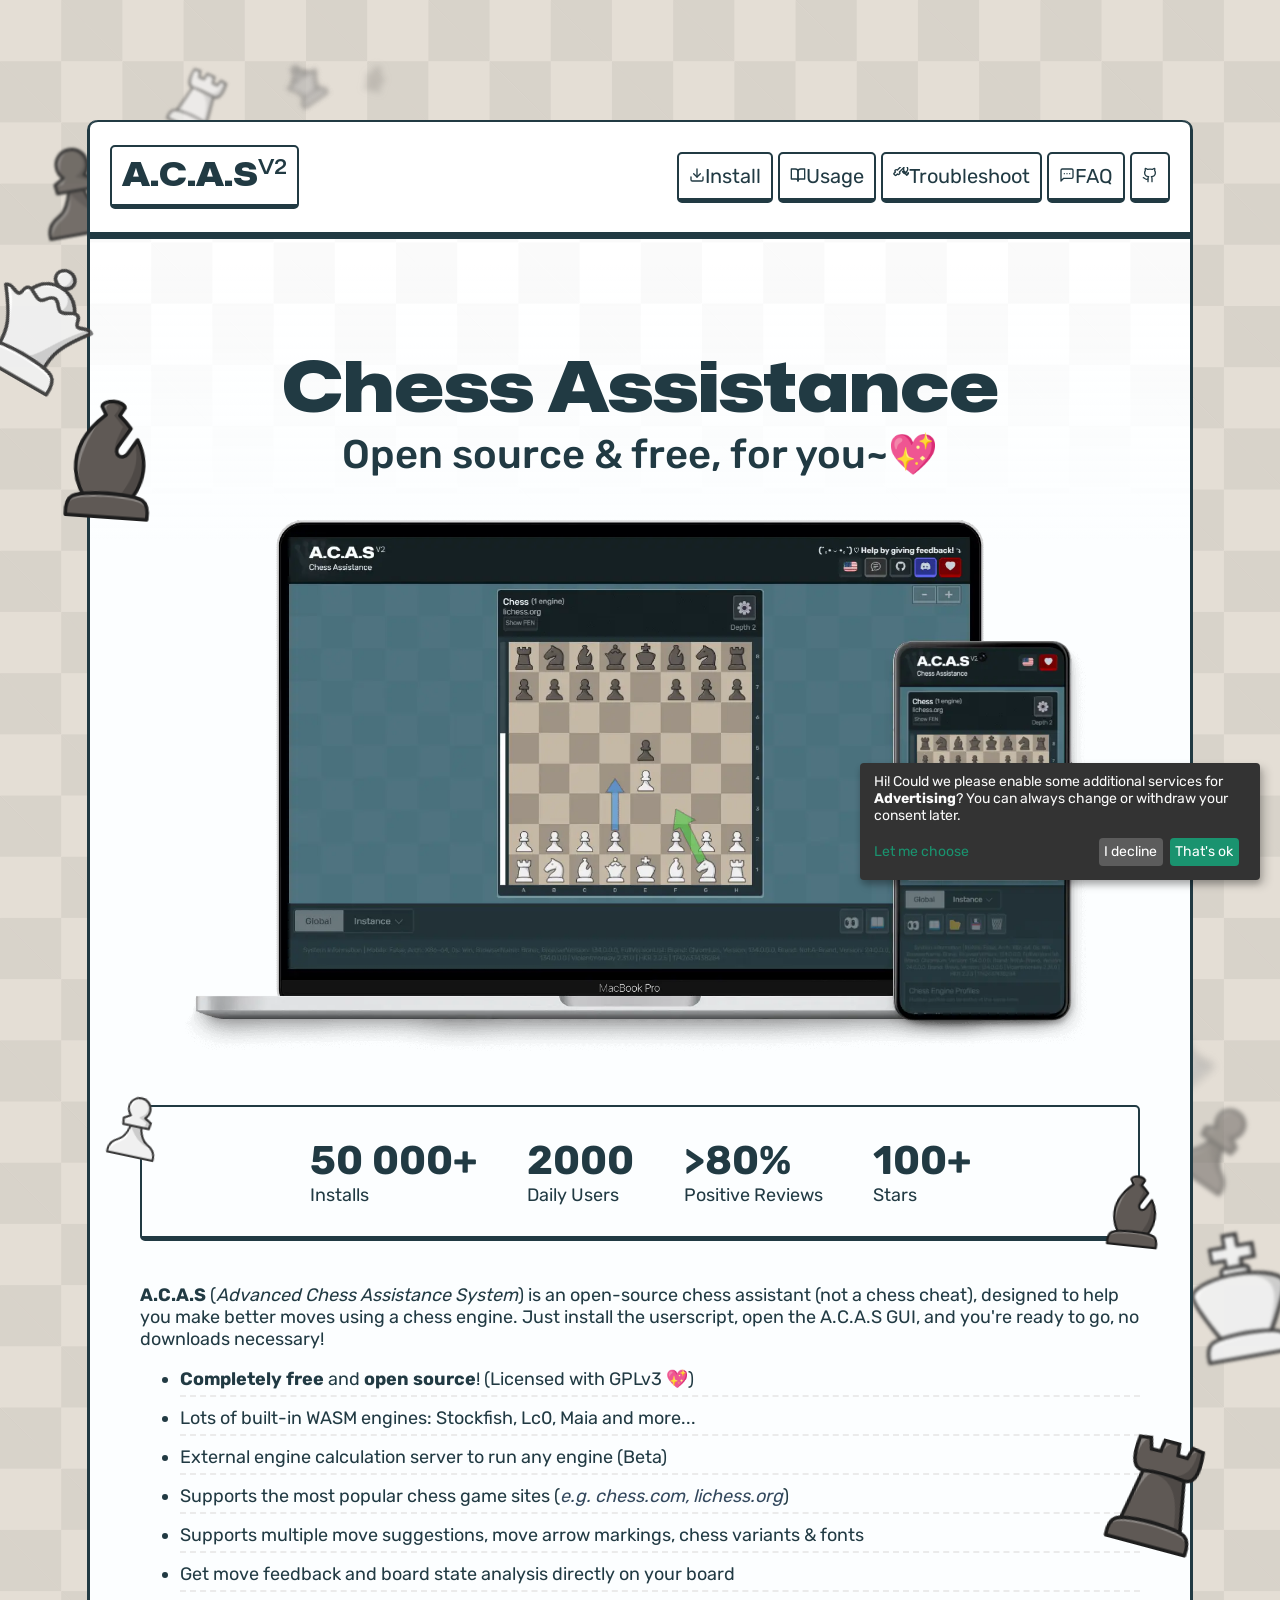
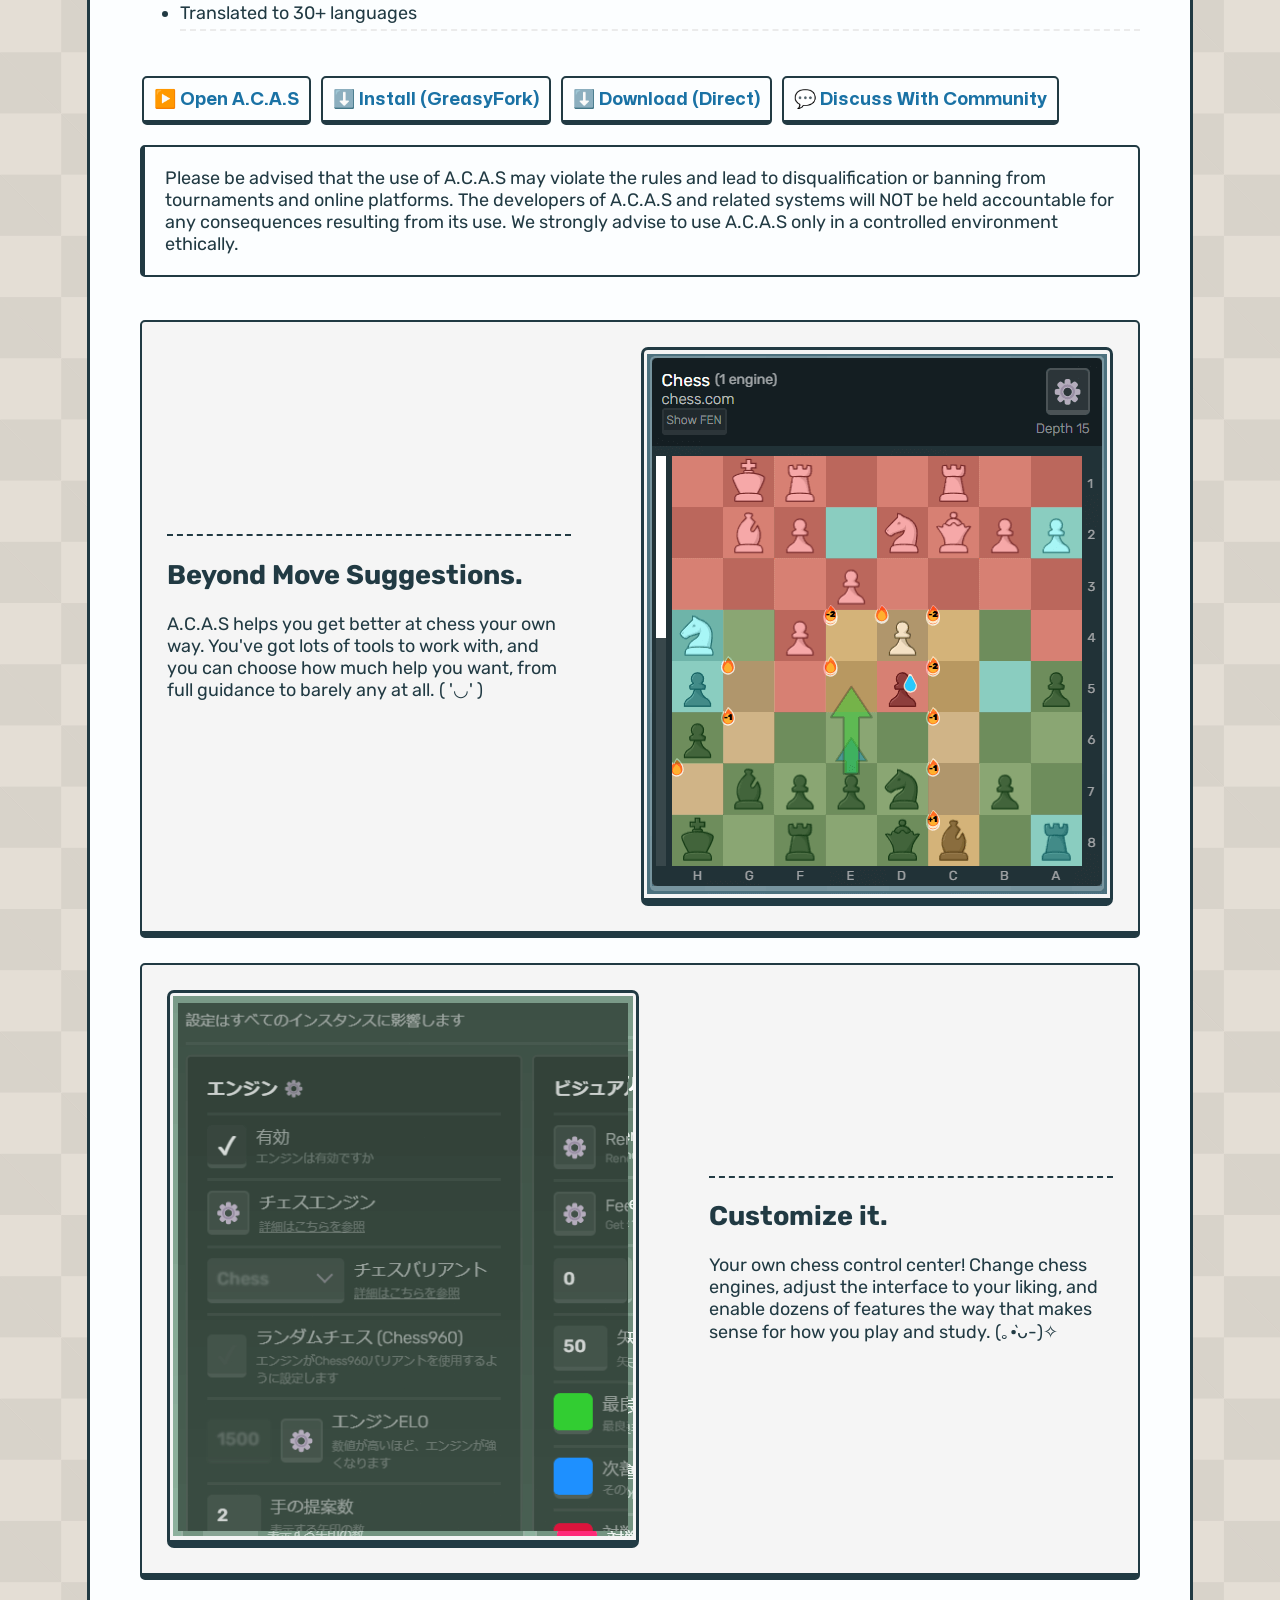
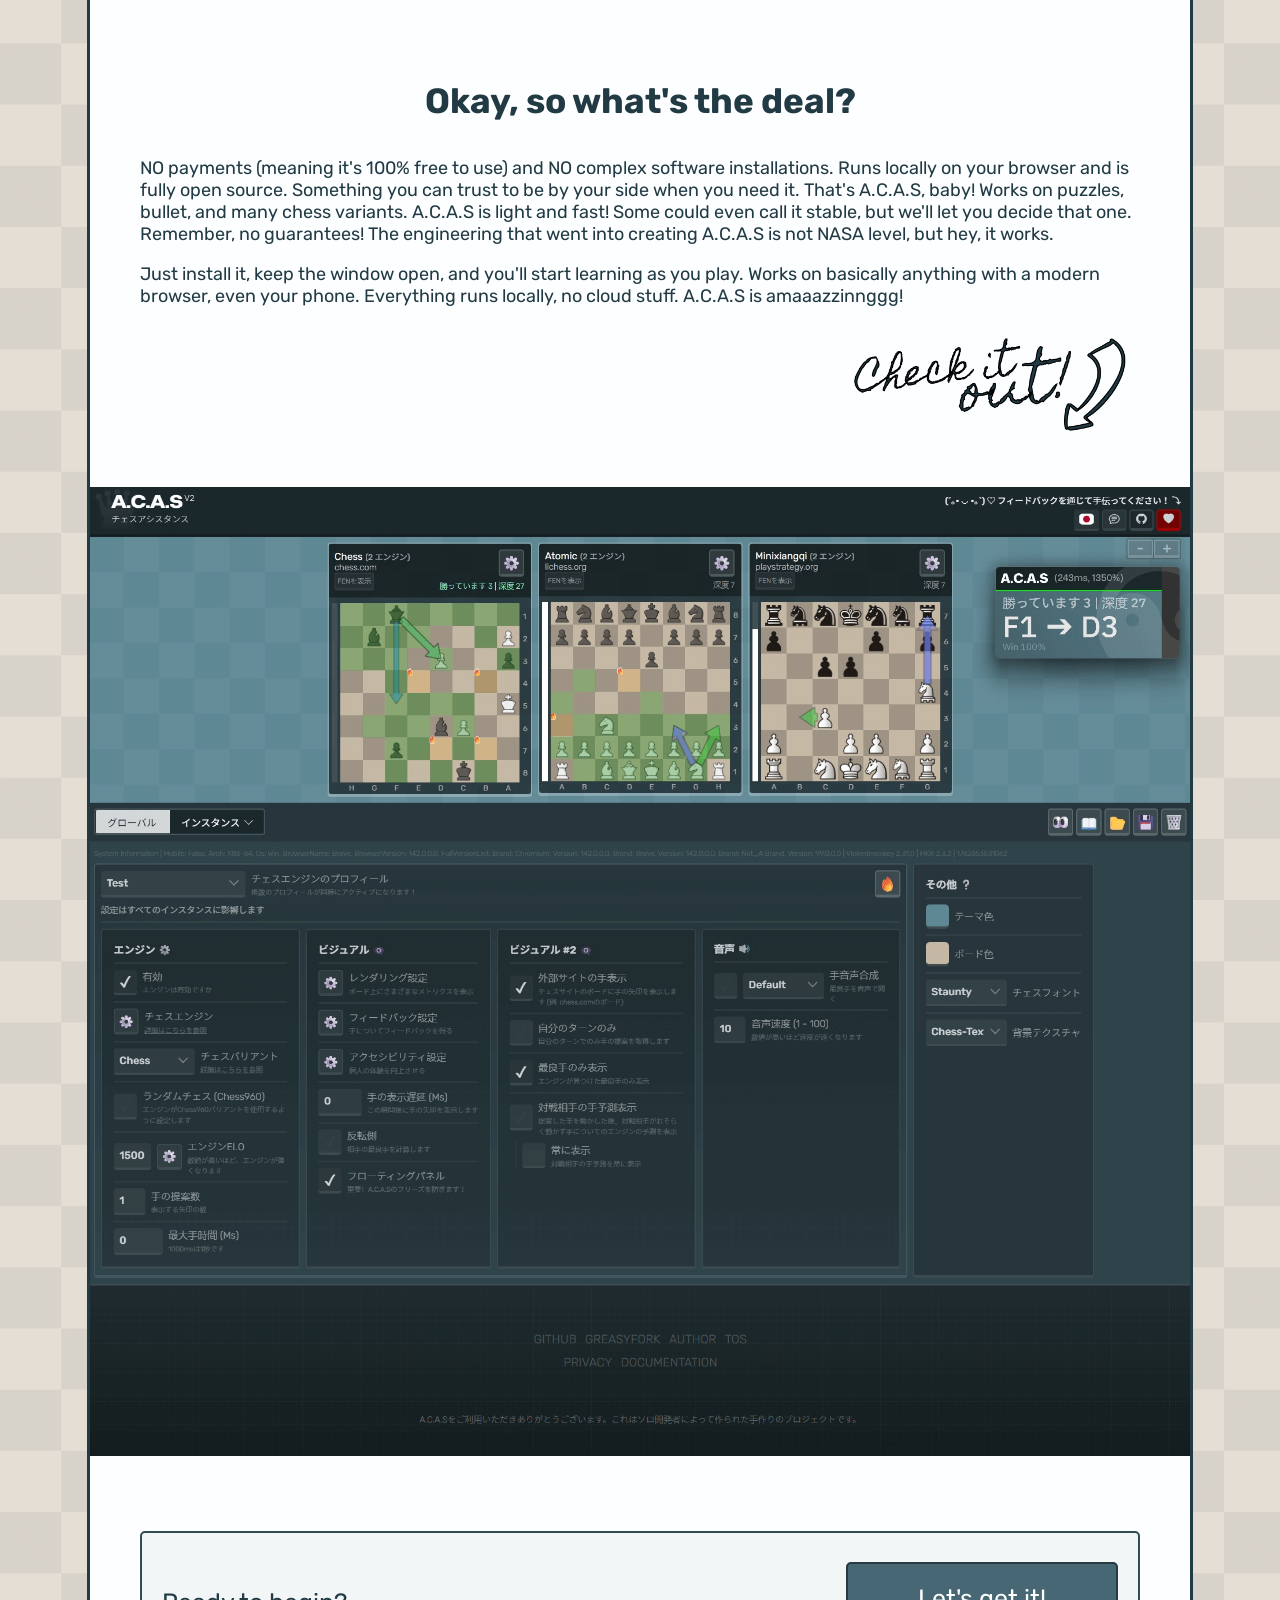
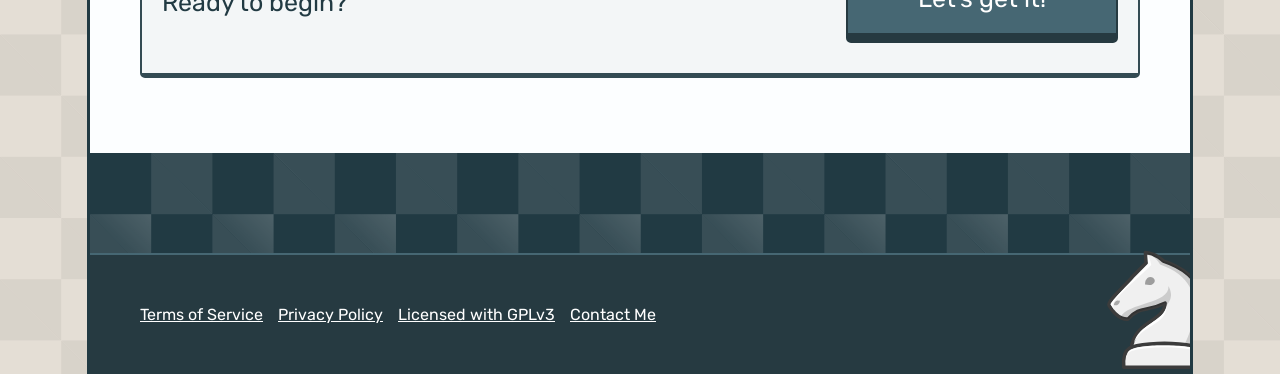
==== commit 3f4e2f40: "refactor: replace Bootstrap Icons with custom script implementation and update GreasyFork links" ====
--- a/index.html
+++ b/index.html
@@ -17,7 +17,7 @@
     <link rel="preconnect" href="https://cdn.jsdelivr.net">
     <link rel="preconnect" href="https://pagead2.googlesyndication.com">
     <link rel="stylesheet" type="text/css" href="assets/css/home.css">
-    <link rel="stylesheet" href="https://cdn.jsdelivr.net/npm/bootstrap-icons@1.10.5/font/bootstrap-icons.css"/>
+    <script src="app/assets/js/misc/icons.js" defer></script>
     <link rel="icon" type="image/x-icon" href="favicon.ico">
     <link rel="canonical" href="https://quantavil.github.io">
     <meta property="og:type" content="website">
@@ -33,11 +33,11 @@
         <header>
             <div><a href="" class="acas-logo-main fancy-btn">A.C.A.S<span>V2</span></a></div>
             <div>
-                <a href="install/" aria-label="Install A.C.A.S" class="fancy-btn"><i class="bi bi-download"></i>Install</a>
-                <a href="usage/" aria-label="How to use A.C.A.S" class="fancy-btn"><i class="bi bi-journals"></i>Usage</a>
-                <a href="troubleshoot/" aria-label="Fixing A.C.A.S" class="fancy-btn"><i class="bi bi-tools"></i>Troubleshoot</a>
-                <a href="faq/" aria-label="Frequently Asked Questions" class="fancy-btn"><i class="bi bi-chat-square-quote"></i>FAQ</a>
-                <a href="https://github.com/quantavil/A.C.A.S" target="_blank" class="github-corner fancy-btn" aria-label="View source on Github"><i class="bi bi-github"></i></a>
+                <a href="install/" aria-label="Install A.C.A.S" class="fancy-btn"><span data-icon="download"></span>Install</a>
+                <a href="usage/" aria-label="How to use A.C.A.S" class="fancy-btn"><span data-icon="journals"></span>Usage</a>
+                <a href="troubleshoot/" aria-label="Fixing A.C.A.S" class="fancy-btn"><span data-icon="tools"></span>Troubleshoot</a>
+                <a href="faq/" aria-label="Frequently Asked Questions" class="fancy-btn"><span data-icon="chat-square-quote"></span>FAQ</a>
+                <a href="https://github.com/quantavil/A.C.A.S" target="_blank" class="github-corner fancy-btn" aria-label="View source on Github"><span data-icon="github"></span></a>
             </div>
         </header>
         <div class="content">
@@ -112,7 +112,7 @@
                         <thead>
                             <tr>
                                 <th class="bordered tweaking"><a href="app/">▶️ Open A.C.A.S</a></th>
-                                <th class="bordered fancy-btn"><a href="https://greasyfork.org/en/scripts/459137-a-c-a-s-advanced-chess-assistance-system" target="_blank" rel="noopener">⬇️ Install (GreasyFork)</a></th>
+                                <th class="bordered fancy-btn"><a href="https://greasyfork.org/en/scripts/583158-acas-bot-advanced-chess-assistance-system" target="_blank" rel="noopener">⬇️ Install (GreasyFork)</a></th>
                                 <th class="bordered fancy-btn"><a href="acas.user.js">⬇️ Download (Direct)</a></th>
                                 <th class="bordered fancy-btn"><a href="https://github.com/quantavil/A.C.A.S/issues" target="_blank" rel="noopener">💬 Discuss With Community</a></th>
                             </tr>
--- a/assets/css/home.css
+++ b/assets/css/home.css
@@ -196,7 +196,31 @@
     overflow: hidden;
 }
 #lottie-animation {
-    height: 600px;
+    display: flex;
+    justify-content: center;
+    align-items: center;
+    height: 400px;
+    margin: 40px auto;
+}
+#lottie-animation svg {
+    width: 250px;
+    height: 250px;
+    color: #5f8895;
+}
+.spin-circle {
+    transform-origin: center;
+    animation: loaderSpin 15s linear infinite;
+}
+.pulse-circle {
+    transform-origin: center;
+    animation: loaderPulse 2s ease-in-out infinite;
+}
+@keyframes loaderSpin {
+    to { transform: rotate(360deg); }
+}
+@keyframes loaderPulse {
+    0%, 100% { transform: scale(0.98); opacity: 0.3; }
+    50% { transform: scale(1.02); opacity: 0.8; }
 }
 .data-transfer {
     margin-top: 20px;
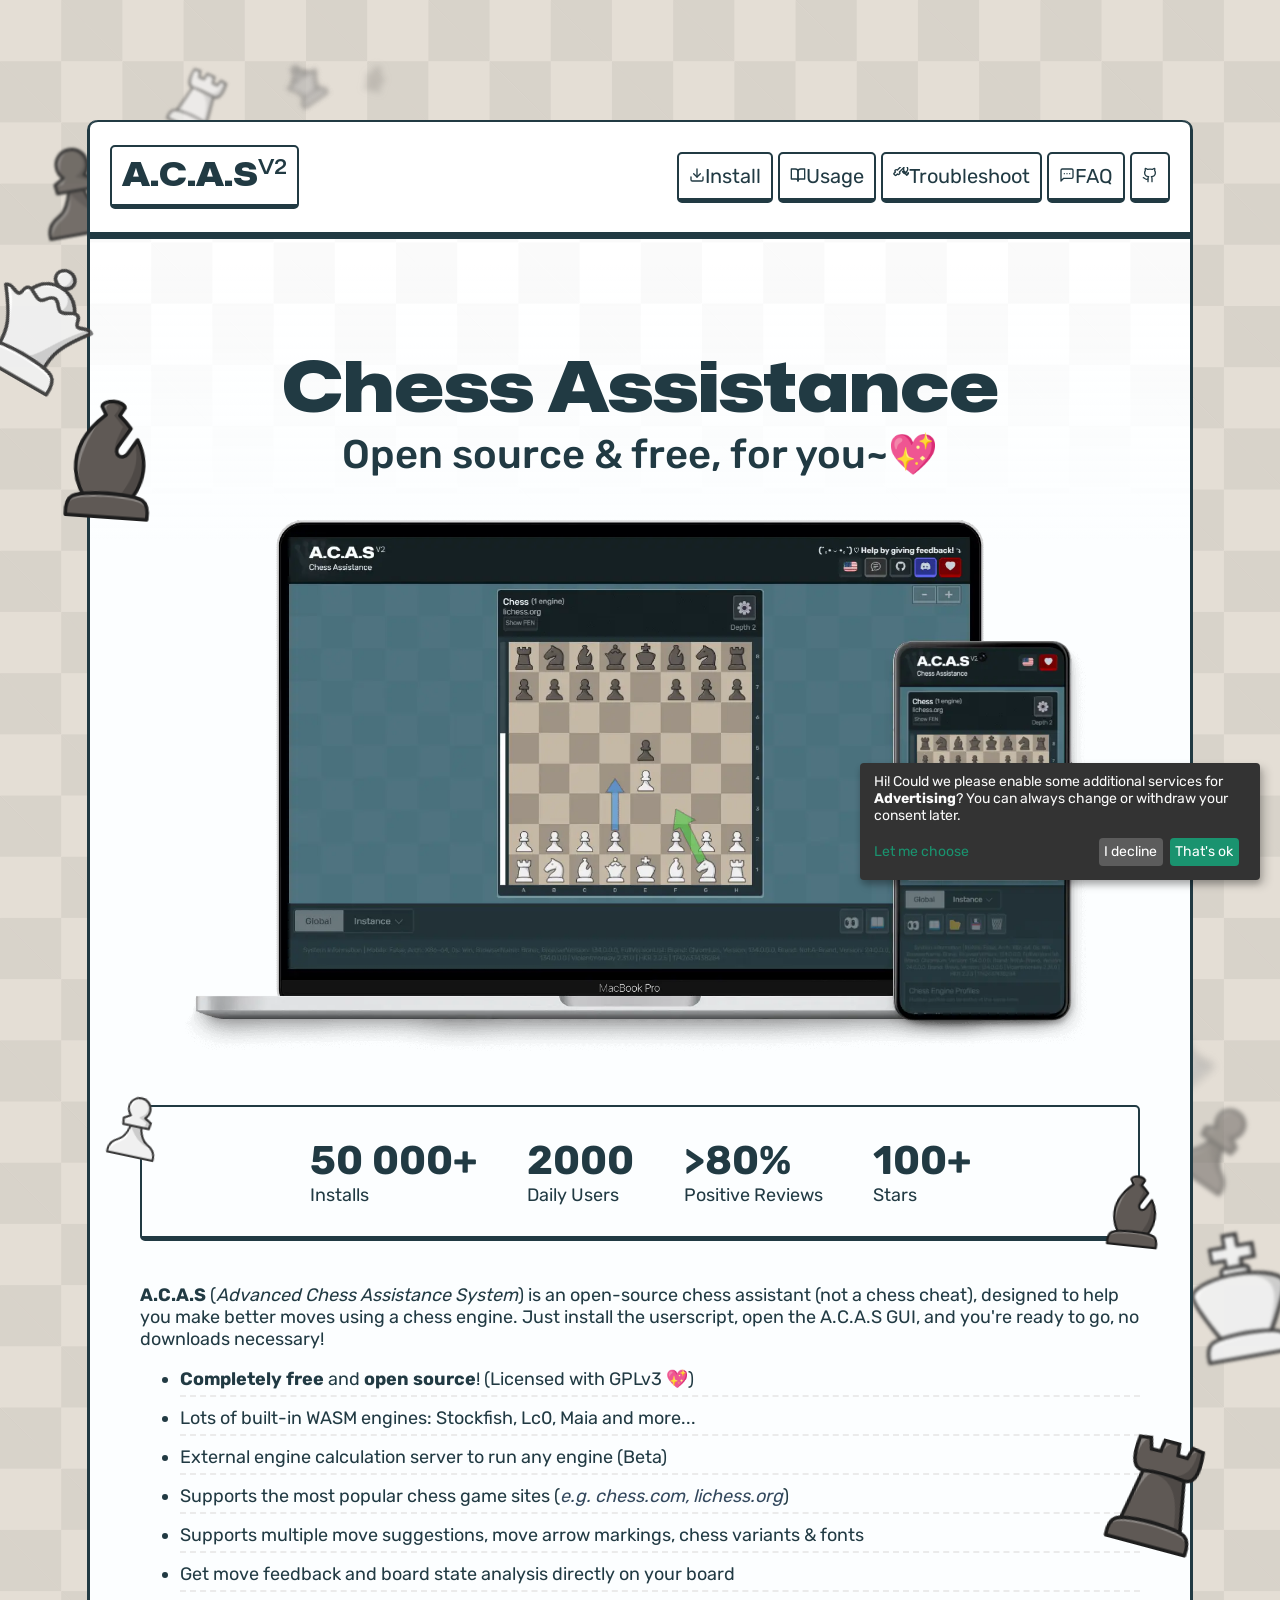
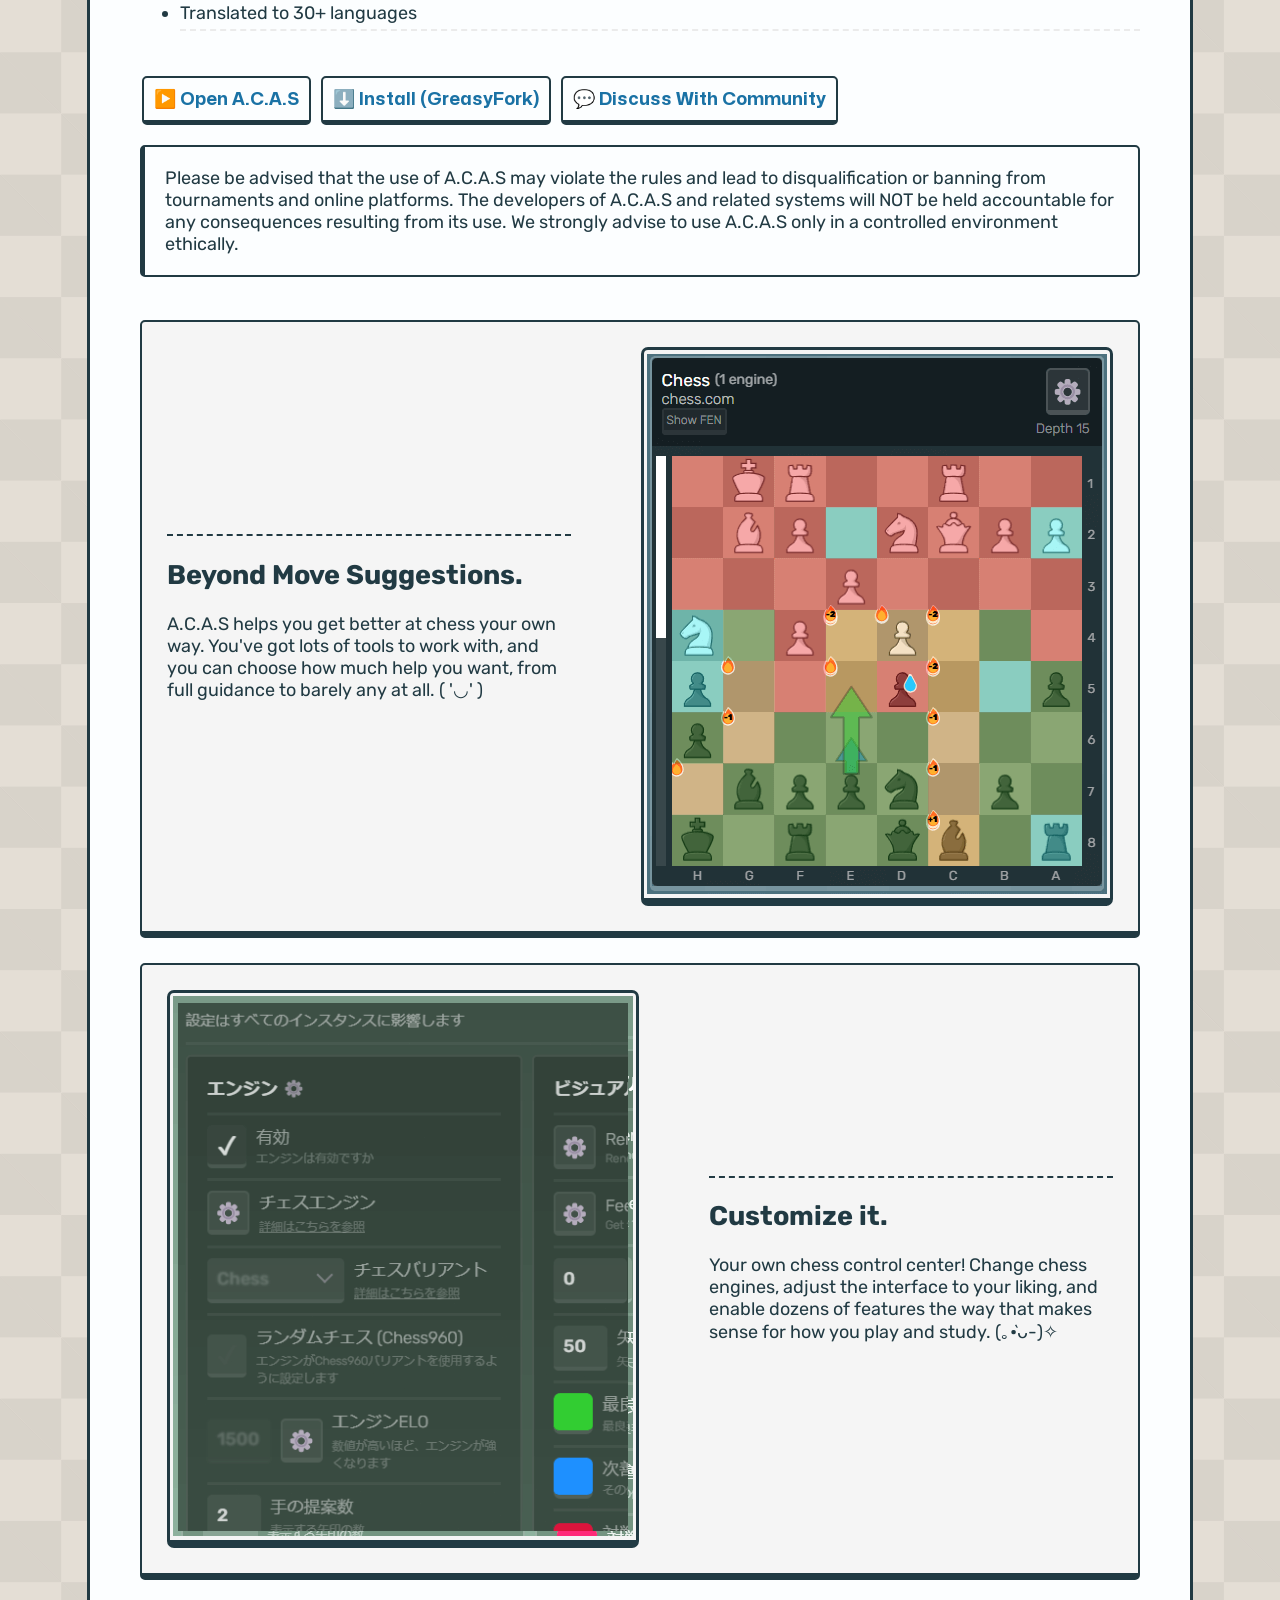
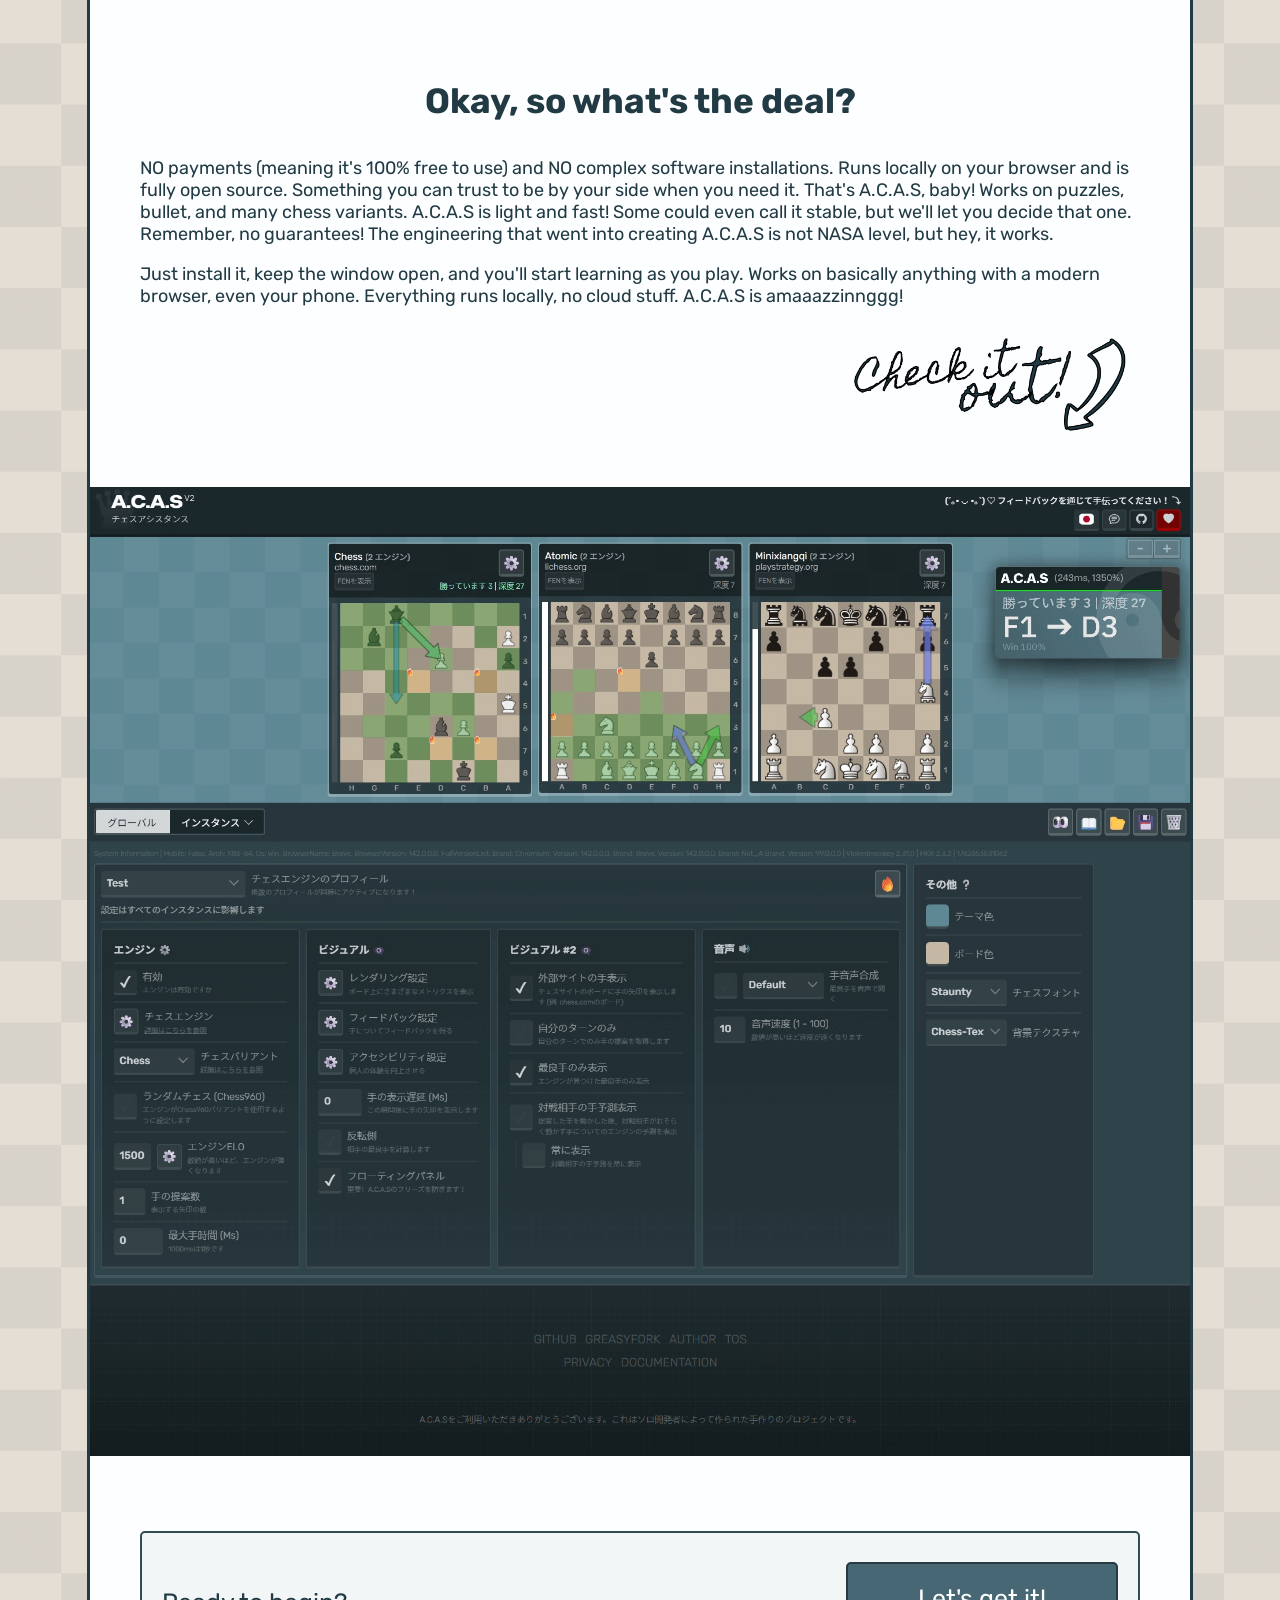
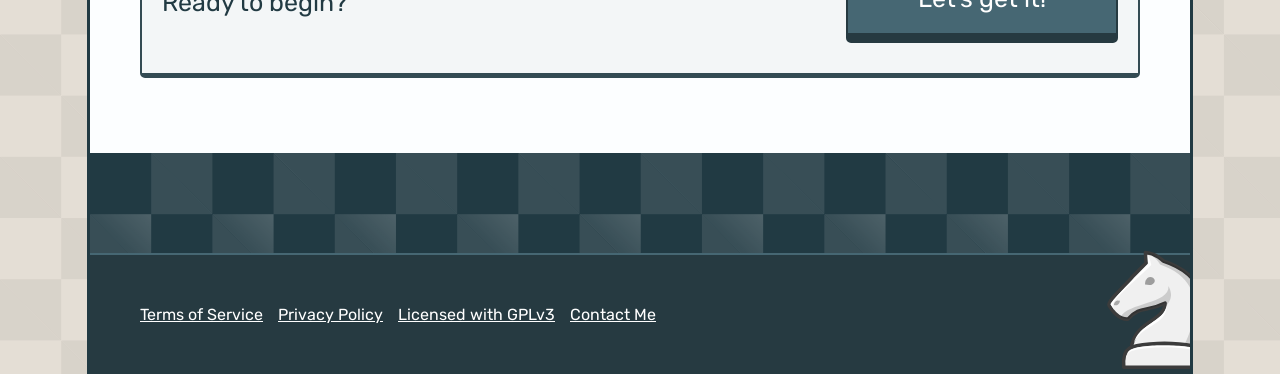
==== commit c5045275: "remove ACAS-bot userscript and clean up associated documentation and site references" ====
--- a/index.html
+++ b/index.html
@@ -113,7 +113,6 @@
                             <tr>
                                 <th class="bordered tweaking"><a href="app/">▶️ Open A.C.A.S</a></th>
                                 <th class="bordered fancy-btn"><a href="https://greasyfork.org/en/scripts/583158-acas-bot-advanced-chess-assistance-system" target="_blank" rel="noopener">⬇️ Install (GreasyFork)</a></th>
-                                <th class="bordered fancy-btn"><a href="acas.user.js">⬇️ Download (Direct)</a></th>
                                 <th class="bordered fancy-btn"><a href="https://github.com/quantavil/A.C.A.S/issues" target="_blank" rel="noopener">💬 Discuss With Community</a></th>
                             </tr>
                         </thead>
